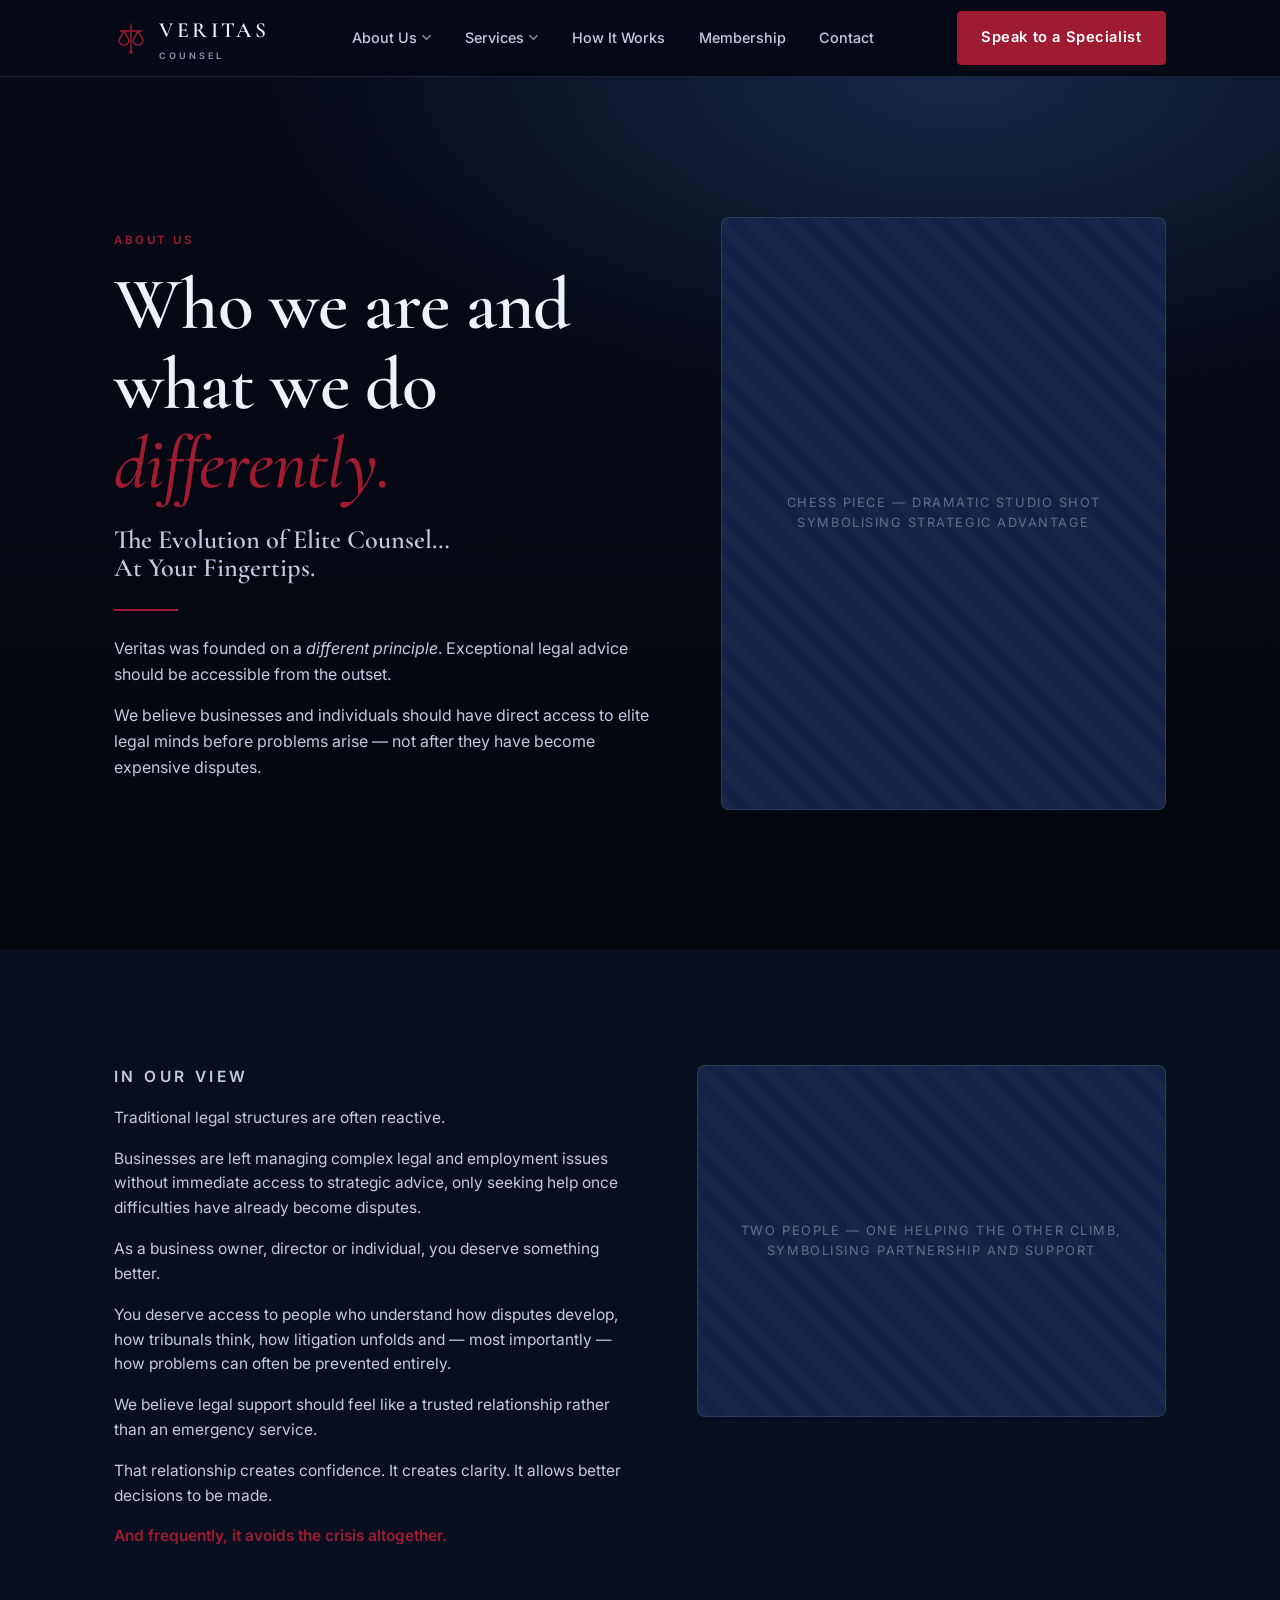
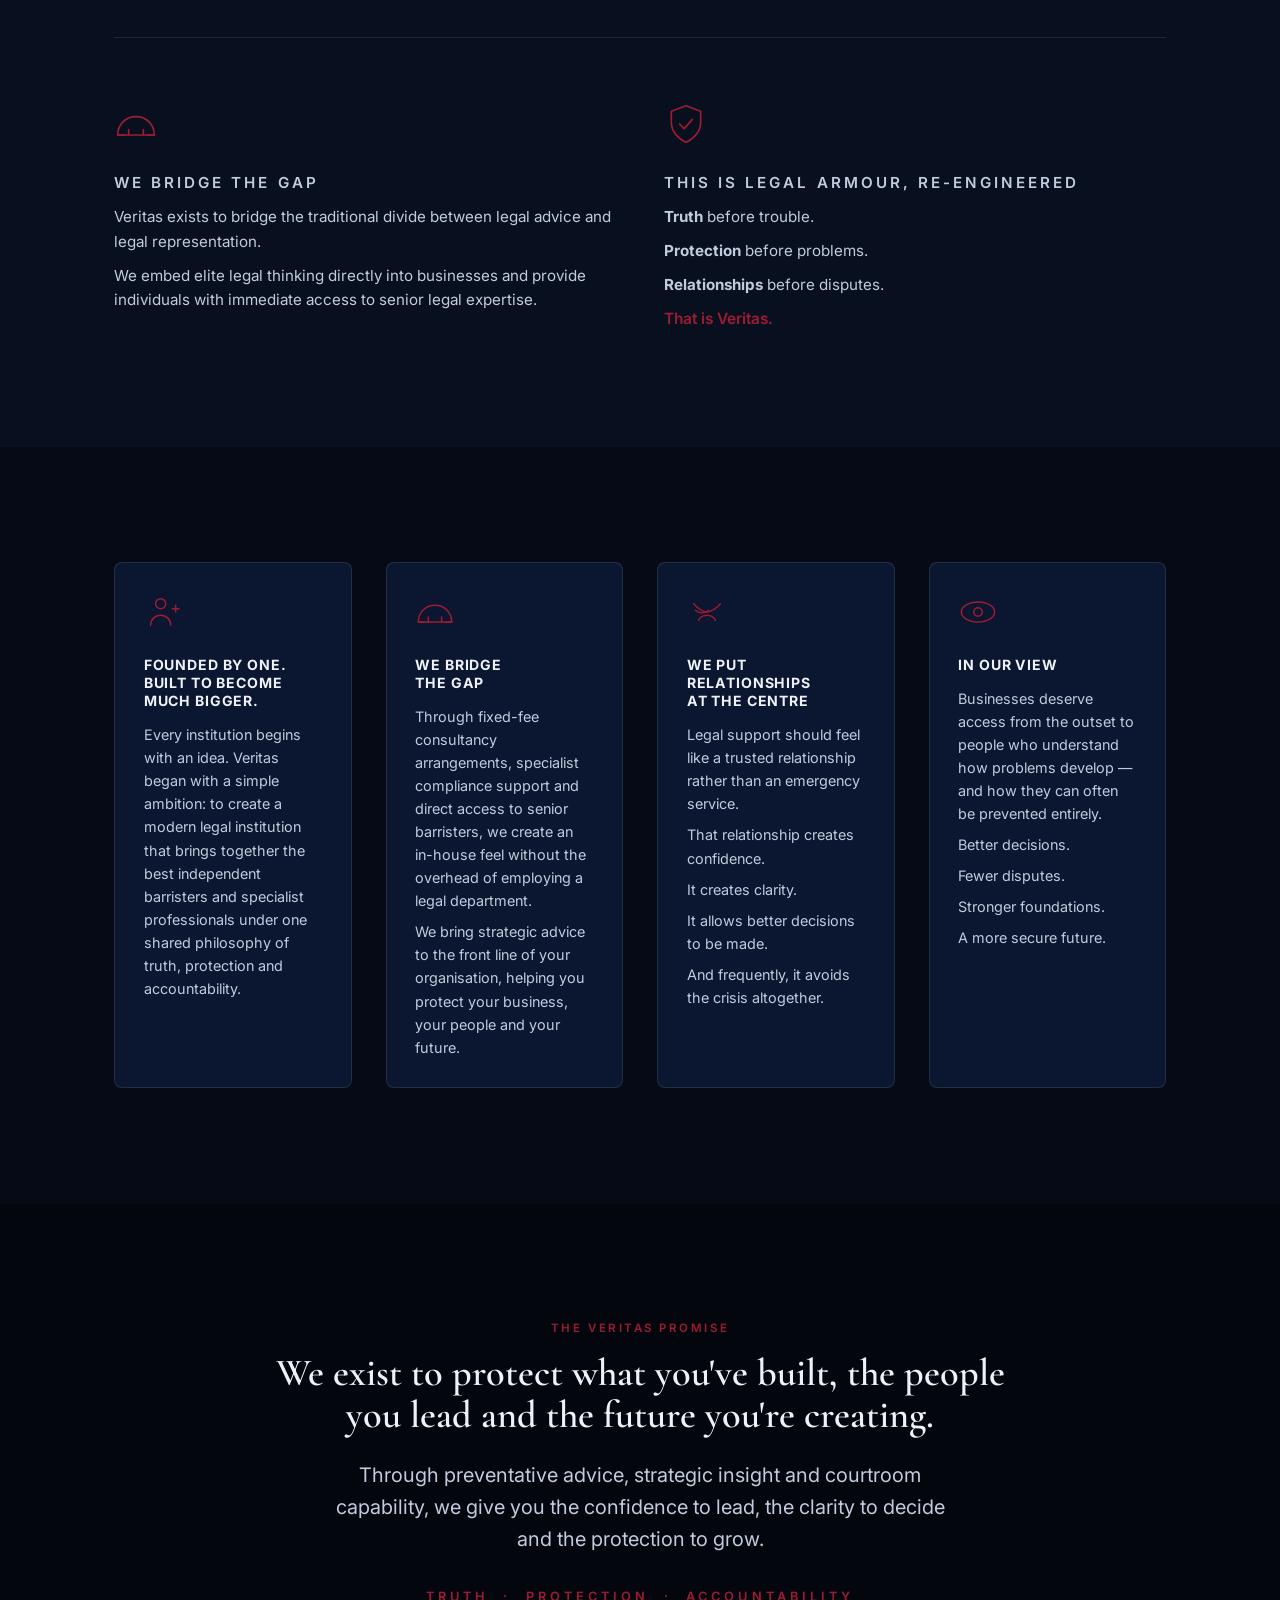
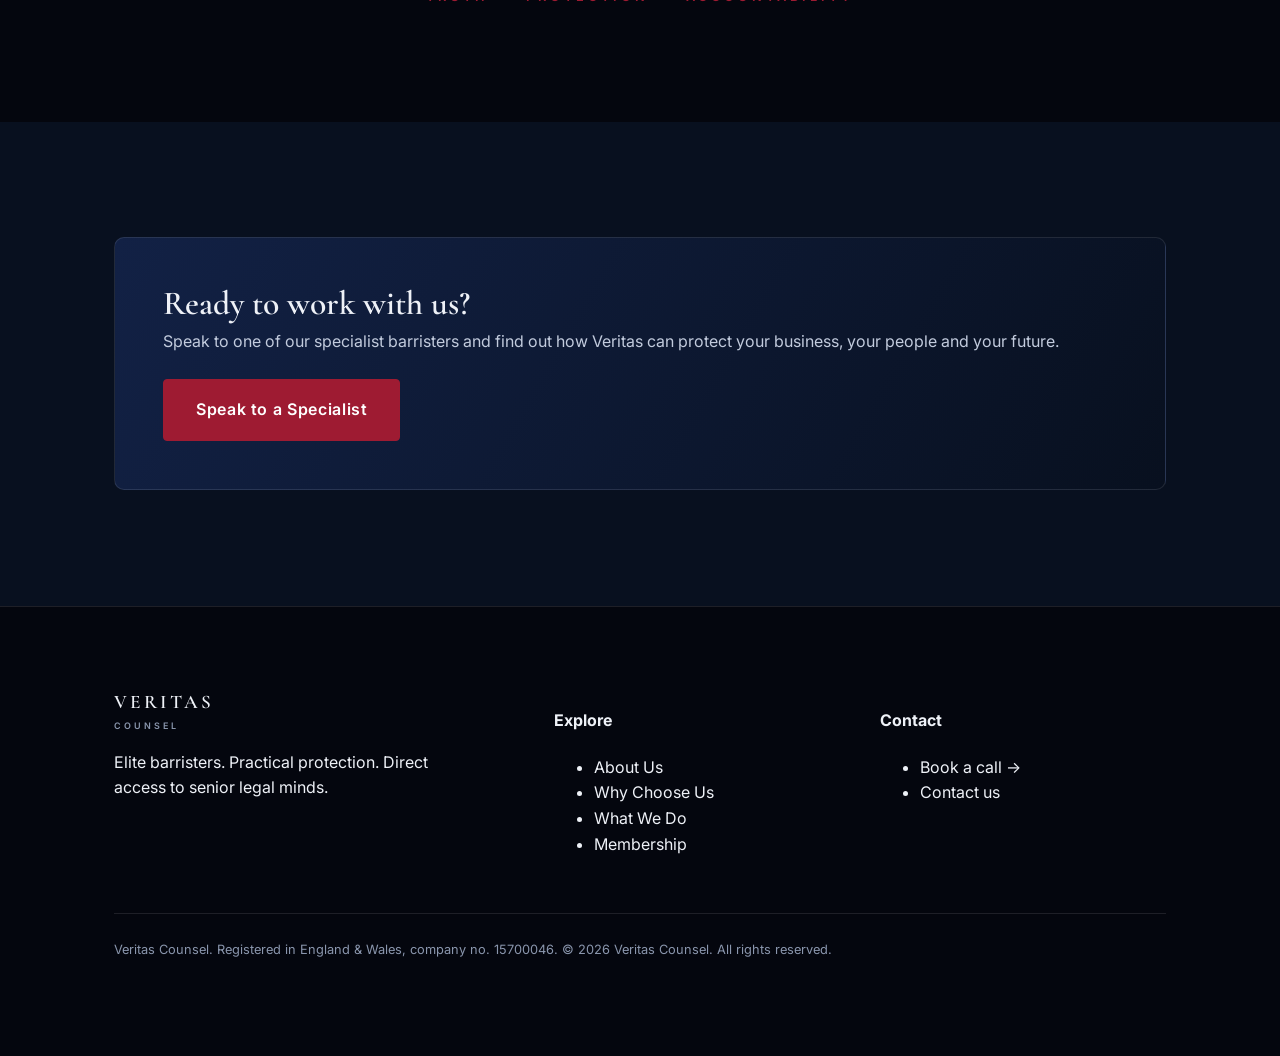
==== about.html @ da13c65a "Veritas Counsel website — initial responsive build (10 pages) Faithful rebuild of the PowerPoint moc" ====
<!DOCTYPE html>
<html lang="en-GB">
<head>
  <meta charset="UTF-8" />
  <meta name="viewport" content="width=device-width, initial-scale=1.0" />
  <title>About Us — Veritas Counsel</title>
  <meta name="description" content="Who we are and what we do differently. Veritas Counsel — elite barristers dedicated to protecting your business, your people and your future." />
  <link rel="preconnect" href="https://fonts.googleapis.com" />
  <link rel="preconnect" href="https://fonts.gstatic.com" crossorigin />
  <link href="https://fonts.googleapis.com/css2?family=Cormorant+Garamond:wght@500;600;700&family=Inter:wght@400;500;600&display=swap" rel="stylesheet" />
  <link rel="stylesheet" href="css/styles.css" />

  <style>
    /* ── About page extras ── */

    /* "differently" italic accent in hero h1 */
    .h1-script {
      font-style: italic;
      color: var(--accent);
      font-weight: 500;
    }

    /* Hero override for about page — taller, darker */
    .about-hero {
      background:
        radial-gradient(100% 70% at 75% 0%, rgba(42,67,119,.5), transparent 55%),
        linear-gradient(180deg, var(--navy-900), var(--navy-950));
      padding-block: clamp(64px, 11vw, 140px);
      overflow: hidden;
    }
    .about-hero .container {
      display: grid;
      grid-template-columns: 1.1fr 0.9fr;
      gap: clamp(28px, 5vw, 64px);
      align-items: center;
    }
    .about-hero h2 {
      font-size: clamp(1.25rem, 2.4vw, 1.65rem);
      color: var(--text-soft);
      font-weight: 600;
      margin: 1.4rem 0 1.2rem;
    }

    /* "In Our View" split section */
    .in-our-view {
      display: grid;
      grid-template-columns: 1.05fr 0.95fr;
      gap: clamp(28px, 5vw, 72px);
      align-items: start;
    }
    .in-our-view__text p {
      color: var(--text-soft);
      margin-bottom: 1rem;
      font-size: 0.97rem;
    }
    .in-our-view__text .crisis-line {
      color: var(--accent);
      font-weight: 600;
      font-size: 0.97rem;
    }

    /* Bridge + Armour 2-up panels */
    .pillars {
      display: grid;
      grid-template-columns: 1fr 1fr;
      gap: clamp(24px, 4vw, 48px);
      margin-top: clamp(40px, 6vw, 72px);
      padding-top: clamp(40px, 6vw, 64px);
      border-top: 1px solid var(--line);
    }
    .pillar__label {
      font-family: var(--ff-sans);
      text-transform: uppercase;
      letter-spacing: 0.2em;
      font-size: 0.72rem;
      font-weight: 600;
      color: var(--accent);
      margin: 0 0 0.8rem;
    }
    .pillar__icon {
      width: 44px;
      height: 44px;
      color: var(--accent);
      margin-bottom: 1.1rem;
    }
    .pillar p {
      color: var(--text-soft);
      font-size: 0.95rem;
      margin-bottom: 0.6rem;
    }
    .pillar p:last-child { margin-bottom: 0; }
    .pillar .that-is-veritas {
      color: var(--accent);
      font-weight: 600;
      font-size: 0.97rem;
    }

    /* Feature cards row */
    .about-features .card {
      padding: clamp(1.2rem, 2.5vw, 1.8rem);
    }
    .about-features .card__label {
      font-family: var(--ff-sans);
      text-transform: uppercase;
      letter-spacing: 0.18em;
      font-size: 0.68rem;
      font-weight: 600;
      color: var(--accent);
      margin: 0 0 0.6rem;
    }
    .about-features .card h3 {
      font-family: var(--ff-sans);
      font-size: 0.88rem;
      letter-spacing: 0.06em;
      text-transform: uppercase;
      font-weight: 700;
      line-height: 1.3;
      margin-bottom: 0.8rem;
    }
    .about-features .card p {
      color: var(--text-soft);
      font-size: 0.9rem;
      margin-bottom: 0.5rem;
    }
    .about-features .card p:last-child { margin-bottom: 0; }
    .card__icon-wrap {
      width: 40px;
      height: 40px;
      color: var(--accent);
      margin-bottom: 1rem;
    }

    /* Veritas Promise section */
    .promise-inner {
      max-width: 760px;
      margin-inline: auto;
      text-align: center;
    }
    .promise-inner h2 {
      font-size: clamp(1.7rem, 3.5vw, 2.4rem);
      margin-bottom: 1.4rem;
    }
    .promise-inner .lead {
      max-width: 640px;
      margin-inline: auto;
      margin-bottom: 2rem;
    }
    .promise-tagline {
      font-family: var(--ff-sans);
      text-transform: uppercase;
      letter-spacing: 0.32em;
      font-size: 0.8rem;
      font-weight: 600;
      color: var(--accent);
      margin: 0;
    }

    /* Responsive */
    @media (max-width: 820px) {
      .about-hero .container { grid-template-columns: 1fr; }
      .about-hero .img-ph { order: -1; }
      .in-our-view { grid-template-columns: 1fr; }
      .pillars { grid-template-columns: 1fr; }
    }
    @media (max-width: 560px) {
      .about-features.grid--4 { grid-template-columns: 1fr; }
    }
  </style>
</head>
<body>

  <!-- ===================== HEADER ===================== -->
  <header class="site-header">
    <div class="container">
      <nav class="nav" id="nav">
        <a class="brand" href="index.html" aria-label="Veritas Counsel home">
          <svg class="brand__mark" viewBox="0 0 48 48" fill="none" xmlns="http://www.w3.org/2000/svg" aria-hidden="true">
            <path d="M24 4v40M9 14h30M14 14l-7 13a7 7 0 0014 0L14 14zM34 14l-7 13a7 7 0 0014 0L34 14z" stroke="#9e1b32" stroke-width="2" stroke-linecap="round" stroke-linejoin="round"/>
            <circle cx="24" cy="44" r="2.4" fill="#9e1b32"/>
          </svg>
          <span class="brand__name">VERITAS<small>COUNSEL</small></span>
        </a>

        <button class="nav__toggle" aria-label="Menu" aria-expanded="false">
          <span></span><span></span><span></span>
        </button>

        <ul class="nav__menu">
          <li class="has-dropdown">
            <a class="nav__link" href="about.html">About Us
              <svg class="caret" viewBox="0 0 10 6" fill="none"><path d="M1 1l4 4 4-4" stroke="currentColor" stroke-width="1.5" stroke-linecap="round"/></svg>
            </a>
            <ul class="dropdown">
              <li><a href="why-choose-us.html">Why Choose Us</a></li>
              <li><a href="what-we-do.html">What We Do</a></li>
            </ul>
          </li>
          <li class="has-dropdown">
            <a class="nav__link" href="what-we-do.html">Services
              <svg class="caret" viewBox="0 0 10 6" fill="none"><path d="M1 1l4 4 4-4" stroke="currentColor" stroke-width="1.5" stroke-linecap="round"/></svg>
            </a>
            <ul class="dropdown">
              <li><a href="corporate-protection.html">Corporate Protection Programme™</a></li>
              <li><a href="corporate-debt-recovery.html">Corporate Debt Recovery Programme™</a></li>
              <li><a href="lifetime-planning.html">Corporate Lifetime Planning Programme™</a></li>
              <li><a href="what-we-do.html">Corporate Training Programme™</a></li>
            </ul>
          </li>
          <li><a class="nav__link" href="how-it-works.html">How It Works</a></li>
          <li><a class="nav__link" href="membership.html">Membership</a></li>
          <li><a class="nav__link" href="contact.html">Contact</a></li>
        </ul>

        <div class="nav__cta">
          <a class="btn btn--primary" data-calendly href="contact.html">Speak to a Specialist</a>
        </div>
      </nav>
    </div>
  </header>

  <!-- ===================== MAIN ===================== -->
  <main>

    <!-- ── HERO ── -->
    <section class="about-hero">
      <div class="container">
        <div class="about-hero__content">
          <p class="eyebrow">About Us</p>
          <h1>Who we are and what we do <em class="h1-script">differently.</em></h1>
          <h2>The Evolution of Elite Counsel…<br>At Your Fingertips.</h2>
          <hr class="rule" />
          <div class="prose">
            <p>Veritas was founded on a <em>different principle</em>. Exceptional legal advice should be accessible from the outset.</p>
            <p>We believe businesses and individuals should have direct access to elite legal minds before problems arise — not after they have become expensive disputes.</p>
          </div>
        </div>
        <div class="img-ph" data-ratio="3-4" data-label="Chess piece — dramatic studio shot symbolising strategic advantage"></div>
      </div>
    </section>

    <!-- ── IN OUR VIEW ── -->
    <section class="section section--alt">
      <div class="container">

        <div class="in-our-view">
          <!-- Left: text -->
          <div class="in-our-view__text">
            <p class="eyebrow">In Our View</p>
            <p>Traditional legal structures are often reactive.</p>
            <p>Businesses are left managing complex legal and employment issues without immediate access to strategic advice, only seeking help once difficulties have already become disputes.</p>
            <p>As a business owner, director or individual, you deserve something better.</p>
            <p>You deserve access to people who understand how disputes develop, how tribunals think, how litigation unfolds and — most importantly — how problems can often be prevented entirely.</p>
            <p>We believe legal support should feel like a trusted relationship rather than an emergency service.</p>
            <p>That relationship creates confidence. It creates clarity. It allows better decisions to be made.</p>
            <p class="crisis-line">And frequently, it avoids the crisis altogether.</p>
          </div>

          <!-- Right: image -->
          <div class="img-ph" data-ratio="4-3" data-label="Two people — one helping the other climb, symbolising partnership and support"></div>
        </div>

        <!-- WE BRIDGE THE GAP + THIS IS LEGAL ARMOUR -->
        <div class="pillars">

          <div class="pillar">
            <!-- Bridge icon -->
            <svg class="pillar__icon" viewBox="0 0 48 48" fill="none" stroke="currentColor" stroke-width="1.8" stroke-linecap="round" stroke-linejoin="round" aria-hidden="true">
              <path d="M4 36c0-11 8-20 20-20s20 9 20 20"/>
              <path d="M4 36h8M36 36h8M16 36v-6M32 36v-6"/>
              <line x1="4" y1="36" x2="44" y2="36"/>
            </svg>
            <p class="pillar__label">We Bridge the Gap</p>
            <p>Veritas exists to bridge the traditional divide between legal advice and legal representation.</p>
            <p>We embed elite legal thinking directly into businesses and provide individuals with immediate access to senior legal expertise.</p>
          </div>

          <div class="pillar">
            <!-- Shield icon -->
            <svg class="pillar__icon" viewBox="0 0 48 48" fill="none" stroke="currentColor" stroke-width="1.8" stroke-linecap="round" stroke-linejoin="round" aria-hidden="true">
              <path d="M24 4l16 6v12c0 10-7 18-16 22C15 40 8 32 8 22V10L24 4z"/>
              <polyline points="17 24 22 29 31 19"/>
            </svg>
            <p class="pillar__label">This Is Legal Armour, Re-engineered</p>
            <p><strong>Truth</strong> before trouble.</p>
            <p><strong>Protection</strong> before problems.</p>
            <p><strong>Relationships</strong> before disputes.</p>
            <p class="that-is-veritas">That is Veritas.</p>
          </div>

        </div>
      </div>
    </section>

    <!-- ── FOUR PILLARS / FEATURE CARDS ── -->
    <section class="section">
      <div class="container">
        <div class="grid grid--4 about-features">

          <!-- Card 1 -->
          <div class="card">
            <svg class="card__icon-wrap" viewBox="0 0 48 48" fill="none" stroke="currentColor" stroke-width="1.8" stroke-linecap="round" stroke-linejoin="round" aria-hidden="true">
              <circle cx="20" cy="14" r="6"/>
              <path d="M8 40c0-7 5-12 12-12s12 5 12 12"/>
              <path d="M34 20h8M38 16v8"/>
            </svg>
            <h3>Founded by One.<br>Built to Become<br>Much Bigger.</h3>
            <p>Every institution begins with an idea. Veritas began with a simple ambition: to create a modern legal institution that brings together the best independent barristers and specialist professionals under one shared philosophy of truth, protection and accountability.</p>
          </div>

          <!-- Card 2 -->
          <div class="card">
            <svg class="card__icon-wrap" viewBox="0 0 48 48" fill="none" stroke="currentColor" stroke-width="1.8" stroke-linecap="round" stroke-linejoin="round" aria-hidden="true">
              <path d="M4 36c0-11 8-20 20-20s20 9 20 20"/>
              <path d="M4 36h8M36 36h8M16 36v-6M32 36v-6"/>
              <line x1="4" y1="36" x2="44" y2="36"/>
            </svg>
            <h3>We Bridge<br>the Gap</h3>
            <p>Through fixed-fee consultancy arrangements, specialist compliance support and direct access to senior barristers, we create an in-house feel without the overhead of employing a legal department.</p>
            <p>We bring strategic advice to the front line of your organisation, helping you protect your business, your people and your future.</p>
          </div>

          <!-- Card 3 -->
          <div class="card">
            <svg class="card__icon-wrap" viewBox="0 0 48 48" fill="none" stroke="currentColor" stroke-width="1.8" stroke-linecap="round" stroke-linejoin="round" aria-hidden="true">
              <path d="M14 34s2-6 10-6 10 6 10 6"/>
              <path d="M10 22c2 2 5 3 8 3s6-1 8-3"/>
              <path d="M8 14c4 6 12 10 16 10S36 20 40 14"/>
            </svg>
            <h3>We Put Relationships<br>at the Centre</h3>
            <p>Legal support should feel like a trusted relationship rather than an emergency service.</p>
            <p>That relationship creates confidence.</p>
            <p>It creates clarity.</p>
            <p>It allows better decisions to be made.</p>
            <p>And frequently, it avoids the crisis altogether.</p>
          </div>

          <!-- Card 4 -->
          <div class="card">
            <svg class="card__icon-wrap" viewBox="0 0 48 48" fill="none" stroke="currentColor" stroke-width="1.8" stroke-linecap="round" stroke-linejoin="round" aria-hidden="true">
              <ellipse cx="24" cy="24" rx="20" ry="12"/>
              <circle cx="24" cy="24" r="5"/>
            </svg>
            <h3>In Our View</h3>
            <p>Businesses deserve access from the outset to people who understand how problems develop — and how they can often be prevented entirely.</p>
            <p>Better decisions.</p>
            <p>Fewer disputes.</p>
            <p>Stronger foundations.</p>
            <p>A more secure future.</p>
          </div>

        </div>
      </div>
    </section>

    <!-- ── THE VERITAS PROMISE ── -->
    <section class="section section--deep">
      <div class="container">
        <div class="promise-inner">
          <p class="eyebrow">The Veritas Promise</p>
          <h2>We exist to protect what you've built, the people you lead and the future you're creating.</h2>
          <p class="lead">Through preventative advice, strategic insight and courtroom capability, we give you the confidence to lead, the clarity to decide and the protection to grow.</p>
          <p class="promise-tagline">Truth &nbsp;·&nbsp; Protection &nbsp;·&nbsp; Accountability</p>
        </div>
      </div>
    </section>

    <!-- ── CTA BAND ── -->
    <section class="section section--alt">
      <div class="container">
        <div class="cta-band">
          <div>
            <h2>Ready to work with us?</h2>
            <p>Speak to one of our specialist barristers and find out how Veritas can protect your business, your people and your future.</p>
          </div>
          <a class="btn btn--primary btn--lg" data-calendly href="contact.html">Speak to a Specialist</a>
        </div>
      </div>
    </section>

  </main>

  <!-- ===================== FOOTER ===================== -->
  <footer class="site-footer">
    <div class="container">
      <div class="footer__grid">
        <div>
          <span class="brand__name" style="font-size:1.2rem;">VERITAS<small>COUNSEL</small></span>
          <p style="margin-top:1rem; max-width:34ch;">Elite barristers. Practical protection. Direct access to senior legal minds.</p>
        </div>
        <div>
          <h4>Explore</h4>
          <ul>
            <li><a href="about.html">About Us</a></li>
            <li><a href="why-choose-us.html">Why Choose Us</a></li>
            <li><a href="what-we-do.html">What We Do</a></li>
            <li><a href="membership.html">Membership</a></li>
          </ul>
        </div>
        <div>
          <h4>Contact</h4>
          <ul>
            <li><a data-calendly href="contact.html">Book a call →</a></li>
            <li><a href="contact.html">Contact us</a></li>
          </ul>
        </div>
      </div>
      <p class="footer__legal">
        Veritas Counsel. Registered in England &amp; Wales, company no. 15700046.
        © <span id="year">2026</span> Veritas Counsel. All rights reserved.
      </p>
    </div>
  </footer>

  <script src="js/main.js"></script>
</body>
</html>
---- css/styles.css ----
/* ============================================================
   Veritas Counsel — design system
   Dark navy. Off-white. Responsive, mobile-first.
   ============================================================ */

:root {
  /* Navy palette — as dark as possible, layered */
  --navy-950: #04060e;
  --navy-900: #060a16;
  --navy-850: #08101f;
  --navy-800: #0b1730;
  --navy-700: #122145;
  --navy-600: #1b2f5c;
  --navy-500: #2a4377;

  /* Text */
  --text:      #eef1f7;
  --text-soft: #c2cbdd;
  --text-mute: #8a96ad;

  /* Brand crimson (from the mockups) — primary accent */
  --crimson:     #9e1b32;
  --crimson-600: #b3243f;
  --accent:      var(--crimson);
  --accent-soft: #8c2438;
  --line:        rgba(255, 255, 255, 0.10);
  --line-strong: rgba(255, 255, 255, 0.18);

  --maxw: 1180px;
  --gutter: clamp(20px, 5vw, 64px);

  --ff-serif: "Cormorant Garamond", Georgia, "Times New Roman", serif;
  --ff-sans: "Inter", -apple-system, BlinkMacSystemFont, "Segoe UI", Roboto, sans-serif;
}

* { box-sizing: border-box; }

html { scroll-behavior: smooth; }

body {
  margin: 0;
  font-family: var(--ff-sans);
  color: var(--text);
  background: var(--navy-900);
  line-height: 1.6;
  -webkit-font-smoothing: antialiased;
  text-rendering: optimizeLegibility;
}

img { max-width: 100%; display: block; }
a { color: inherit; text-decoration: none; }

h1, h2, h3 { font-family: var(--ff-serif); font-weight: 600; line-height: 1.08; margin: 0; }
h1 { font-size: clamp(2.6rem, 7vw, 4.6rem); letter-spacing: -0.01em; }
h2 { font-size: clamp(2rem, 4.5vw, 3rem); }
h3 { font-size: clamp(1.3rem, 2.4vw, 1.6rem); }
p  { margin: 0 0 1rem; }

.container { width: 100%; max-width: var(--maxw); margin-inline: auto; padding-inline: var(--gutter); }

.eyebrow {
  font-family: var(--ff-sans);
  text-transform: uppercase;
  letter-spacing: 0.22em;
  font-size: 0.72rem;
  font-weight: 600;
  color: var(--accent);
  margin: 0 0 1rem;
}

.lead { font-size: clamp(1.05rem, 1.6vw, 1.25rem); color: var(--text-soft); }

/* Section rhythm */
.section { padding-block: clamp(56px, 9vw, 120px); }
.section--alt { background: var(--navy-850); }
.section--deep { background: var(--navy-950); }

/* ---------- Buttons ---------- */
.btn {
  display: inline-flex; align-items: center; gap: 0.5em;
  font-family: var(--ff-sans); font-weight: 600; font-size: 0.92rem;
  letter-spacing: 0.04em;
  padding: 0.95em 1.6em; border-radius: 4px;
  border: 1px solid transparent; cursor: pointer;
  transition: transform .15s ease, background .2s ease, border-color .2s ease;
}
.btn:hover { transform: translateY(-1px); }
.btn--primary { background: var(--crimson); color: #fff; border-color: var(--crimson); }
.btn--primary:hover { background: var(--crimson-600); border-color: var(--crimson-600); }
.btn--ghost { background: transparent; color: var(--text); border-color: var(--line-strong); }
.btn--ghost:hover { border-color: var(--accent); color: #fff; }
.btn--lg { padding: 1.1em 2em; font-size: 1rem; }

/* ============================================================
   Header / nav
   ============================================================ */
.site-header {
  position: sticky; top: 0; z-index: 100;
  background: rgba(6, 10, 22, 0.82);
  backdrop-filter: blur(12px);
  border-bottom: 1px solid var(--line);
}
.nav {
  display: flex; align-items: center; justify-content: space-between;
  gap: 1.5rem; min-height: 76px;
}
.brand { display: flex; align-items: center; gap: 0.7rem; }
.brand__mark { width: 34px; height: 34px; flex: none; }
.brand__name { font-family: var(--ff-serif); font-size: 1.35rem; letter-spacing: 0.16em; font-weight: 600; }
.brand__name small { display: block; font-family: var(--ff-sans); font-size: 0.56rem; letter-spacing: 0.34em; color: var(--text-mute); margin-top: 2px; }

.nav__menu { display: flex; align-items: center; gap: 0.3rem; list-style: none; margin: 0; padding: 0; }
.nav__link {
  display: inline-flex; align-items: center; gap: 0.35rem;
  padding: 0.6rem 0.9rem; font-size: 0.9rem; font-weight: 500;
  color: var(--text-soft); border-radius: 4px;
}
.nav__link:hover { color: #fff; }

/* Dropdown */
.has-dropdown { position: relative; }
.dropdown {
  position: absolute; top: 100%; left: 0; min-width: 240px;
  background: var(--navy-800); border: 1px solid var(--line);
  border-radius: 6px; padding: 0.5rem; list-style: none; margin: 8px 0 0;
  opacity: 0; visibility: hidden; transform: translateY(6px);
  transition: opacity .18s ease, transform .18s ease, visibility .18s;
  box-shadow: 0 20px 40px rgba(0,0,0,.5);
}
.has-dropdown:hover .dropdown,
.has-dropdown:focus-within .dropdown { opacity: 1; visibility: visible; transform: translateY(0); }
.dropdown a { display: block; padding: 0.6rem 0.8rem; border-radius: 4px; font-size: 0.88rem; color: var(--text-soft); }
.dropdown a:hover { background: var(--navy-700); color: #fff; }
.caret { width: 9px; height: 9px; opacity: .7; }

.nav__cta { display: flex; align-items: center; gap: 0.6rem; }

/* Hamburger */
.nav__toggle {
  display: none; background: none; border: 0; cursor: pointer; padding: 8px;
}
.nav__toggle span { display: block; width: 24px; height: 2px; background: var(--text); margin: 5px 0; transition: .25s; }
.nav.open .nav__toggle span:nth-child(1) { transform: translateY(7px) rotate(45deg); }
.nav.open .nav__toggle span:nth-child(2) { opacity: 0; }
.nav.open .nav__toggle span:nth-child(3) { transform: translateY(-7px) rotate(-45deg); }

/* ============================================================
   Hero
   ============================================================ */
.hero {
  position: relative;
  background:
    radial-gradient(110% 80% at 80% 0%, rgba(42,67,119,.45), transparent 60%),
    linear-gradient(180deg, var(--navy-900), var(--navy-950));
  padding-block: clamp(64px, 12vw, 150px);
  overflow: hidden;
}
.hero__inner { max-width: 760px; }
.hero h1 { margin-bottom: 1.2rem; }
.hero .lead { max-width: 540px; margin-bottom: 2.2rem; }
.rule { width: 64px; height: 2px; background: var(--accent); margin: 1.6rem 0; border: 0; }

/* ============================================================
   Practice areas / feature grid
   ============================================================ */
.grid { display: grid; gap: clamp(20px, 3vw, 34px); }
.grid--4 { grid-template-columns: repeat(4, 1fr); }
.grid--3 { grid-template-columns: repeat(3, 1fr); }
.grid--2 { grid-template-columns: repeat(2, 1fr); }

.feature { text-align: center; padding: 1.4rem 1rem; }
.feature__icon { width: 46px; height: 46px; margin: 0 auto 1rem; color: var(--accent); }
.feature h3 { font-family: var(--ff-sans); font-size: 0.95rem; letter-spacing: 0.08em; text-transform: uppercase; font-weight: 600; }
.feature p { color: var(--text-mute); font-size: 0.92rem; }

.card {
  background: var(--navy-800); border: 1px solid var(--line);
  border-radius: 8px; padding: clamp(1.4rem, 3vw, 2.2rem);
  transition: border-color .2s ease, transform .2s ease;
}
.card:hover { border-color: var(--accent-soft); transform: translateY(-3px); }
.card__icon { width: 40px; height: 40px; color: var(--accent); margin-bottom: 1rem; }
.card h3 { margin-bottom: 0.6rem; }
.card p { color: var(--text-soft); font-size: 0.95rem; margin: 0; }

.section__head { max-width: 680px; margin-bottom: clamp(32px, 5vw, 56px); }
.section__head.center { margin-inline: auto; text-align: center; }

/* Numbered value rows */
.vlist { display: grid; gap: 1.6rem; counter-reset: v; }
.vrow { display: grid; grid-template-columns: 56px 1fr; gap: 1.2rem; align-items: start;
  padding-bottom: 1.6rem; border-bottom: 1px solid var(--line); }
.vrow:last-child { border-bottom: 0; }
.vrow__num { font-family: var(--ff-serif); font-size: 2rem; color: var(--accent-soft); line-height: 1; }
.vrow h3 { margin-bottom: 0.4rem; }
.vrow p { color: var(--text-soft); margin: 0; }

/* CTA band */
.cta-band {
  background: linear-gradient(120deg, var(--navy-700), var(--navy-850));
  border: 1px solid var(--line); border-radius: 10px;
  padding: clamp(1.8rem, 4vw, 3rem);
  display: flex; flex-wrap: wrap; align-items: center; justify-content: space-between; gap: 1.5rem;
}
.cta-band h2 { font-size: clamp(1.5rem, 3vw, 2.1rem); }
.cta-band p { color: var(--text-soft); margin: 0.4rem 0 0; }

/* ============================================================
   Footer
   ============================================================ */
.site-footer { background: var(--navy-950); border-top: 1px solid var(--line); padding-block: clamp(48px, 7vw, 80px); }
.footer__grid { display: grid; grid-template-columns: 1.4fr 1fr 1fr; gap: 2.5rem; }
.footer h4 { font-family: var(--ff-sans); text-transform: uppercase; letter-spacing: 0.14em; font-size: 0.72rem; color: var(--text-mute); margin: 0 0 1rem; }
.footer a, .footer p { color: var(--text-soft); font-size: 0.92rem; }
.footer ul { list-style: none; margin: 0; padding: 0; display: grid; gap: 0.5rem; }
.footer a:hover { color: #fff; }
.footer__legal { margin-top: 2.5rem; padding-top: 1.6rem; border-top: 1px solid var(--line); font-size: 0.8rem; color: var(--text-mute); }

/* ============================================================
   Image placeholders (grey boxes until real assets arrive)
   ============================================================ */
.img-ph {
  position: relative;
  width: 100%;
  background:
    repeating-linear-gradient(45deg, rgba(255,255,255,.025) 0 12px, transparent 12px 24px),
    var(--navy-700);
  border: 1px solid var(--line);
  border-radius: 8px;
  display: flex; align-items: center; justify-content: center;
  color: var(--text-mute); font-size: 0.8rem; letter-spacing: 0.12em; text-transform: uppercase;
  min-height: 220px;
}
.img-ph[data-ratio="16-9"]  { aspect-ratio: 16 / 9; }
.img-ph[data-ratio="4-3"]   { aspect-ratio: 4 / 3; }
.img-ph[data-ratio="1-1"]   { aspect-ratio: 1 / 1; }
.img-ph[data-ratio="3-4"]   { aspect-ratio: 3 / 4; }
.img-ph::after { content: attr(data-label); opacity: .65; padding: 1rem; text-align: center; }

/* ============================================================
   Split layouts (text + media)
   ============================================================ */
.split { display: grid; grid-template-columns: 1fr 1fr; gap: clamp(28px, 5vw, 64px); align-items: center; }
.split--media-right { direction: ltr; }
.hero--split .container { display: grid; grid-template-columns: 1.05fr 0.95fr; gap: clamp(28px, 5vw, 64px); align-items: center; }

/* Checklists (ticked service lists) */
.checklist { list-style: none; margin: 0; padding: 0; display: grid; gap: 0.7rem; }
.checklist li { display: grid; grid-template-columns: 22px 1fr; gap: 0.7rem; align-items: start; color: var(--text-soft); font-size: 0.95rem; }
.checklist li::before {
  content: ""; width: 18px; height: 18px; margin-top: 3px; border-radius: 50%;
  background:
    linear-gradient(transparent, transparent),
    var(--navy-600);
  border: 1px solid var(--accent-soft);
  background-image: url("data:image/svg+xml,%3Csvg xmlns='http://www.w3.org/2000/svg' viewBox='0 0 12 12'%3E%3Cpath d='M2.5 6.2l2.2 2.3 4.8-5' stroke='%239e1b32' stroke-width='1.8' fill='none' stroke-linecap='round' stroke-linejoin='round'/%3E%3C/svg%3E");
  background-repeat: no-repeat; background-position: center;
}

/* Process steps (How it works) */
.steps { display: grid; gap: 1.6rem; counter-reset: step; }
.step { display: grid; grid-template-columns: 48px 1fr; gap: 1.2rem; align-items: start; }
.step__num {
  width: 44px; height: 44px; border-radius: 50%; display: grid; place-items: center;
  border: 1px solid var(--accent-soft); color: var(--accent); font-family: var(--ff-serif); font-size: 1.2rem;
}
.step h3 { margin-bottom: 0.3rem; }
.step p { color: var(--text-soft); margin: 0; font-size: 0.95rem; }

/* Pricing card */
.price-card { background: var(--navy-800); border: 1px solid var(--line-strong); border-radius: 10px; padding: clamp(1.6rem, 3vw, 2.4rem); text-align: center; }
.price-card .amount { font-family: var(--ff-serif); font-size: clamp(2.6rem, 6vw, 3.6rem); line-height: 1; }
.price-card .per { color: var(--text-mute); font-size: 0.9rem; }

/* Page hero (interior pages) */
.page-hero { background: linear-gradient(180deg, var(--navy-850), var(--navy-950)); padding-block: clamp(56px, 9vw, 110px); }
.page-hero .lead { max-width: 620px; }

/* prose helper */
.prose p { color: var(--text-soft); max-width: 65ch; }
.prose .accent { color: var(--accent); }

/* ============================================================
   Responsive
   ============================================================ */
@media (max-width: 920px) {
  .grid--4 { grid-template-columns: repeat(2, 1fr); }
  .grid--3 { grid-template-columns: 1fr; }
  .footer__grid { grid-template-columns: 1fr 1fr; }

  .nav__toggle { display: block; }
  .nav__menu, .nav__cta {
    position: fixed; inset: 76px 0 auto 0;
    flex-direction: column; align-items: stretch;
    background: var(--navy-850); border-bottom: 1px solid var(--line);
    padding: 1rem var(--gutter);
    transform: translateY(-120%); transition: transform .3s ease;
    gap: 0.2rem;
  }
  .nav__cta { top: auto; position: static; transform: none; background: none; border: 0; padding-top: 1rem; }
  .nav.open .nav__menu { transform: translateY(0); }
  .nav__menu { z-index: 90; box-shadow: 0 20px 30px rgba(0,0,0,.4); }
  .dropdown { position: static; opacity: 1; visibility: visible; transform: none; box-shadow: none; background: var(--navy-800); margin: 4px 0 4px 1rem; }
  .nav__link { padding: 0.85rem 0.5rem; font-size: 1rem; }
}

@media (max-width: 820px) {
  .split, .hero--split .container { grid-template-columns: 1fr; }
  .hero--split .img-ph { order: -1; }
}

@media (max-width: 560px) {
  .grid--4, .grid--2 { grid-template-columns: 1fr; }
  .footer__grid { grid-template-columns: 1fr; }
  .cta-band { flex-direction: column; align-items: flex-start; }
  .vrow { grid-template-columns: 1fr; gap: 0.4rem; }
  .step { grid-template-columns: 40px 1fr; }
}
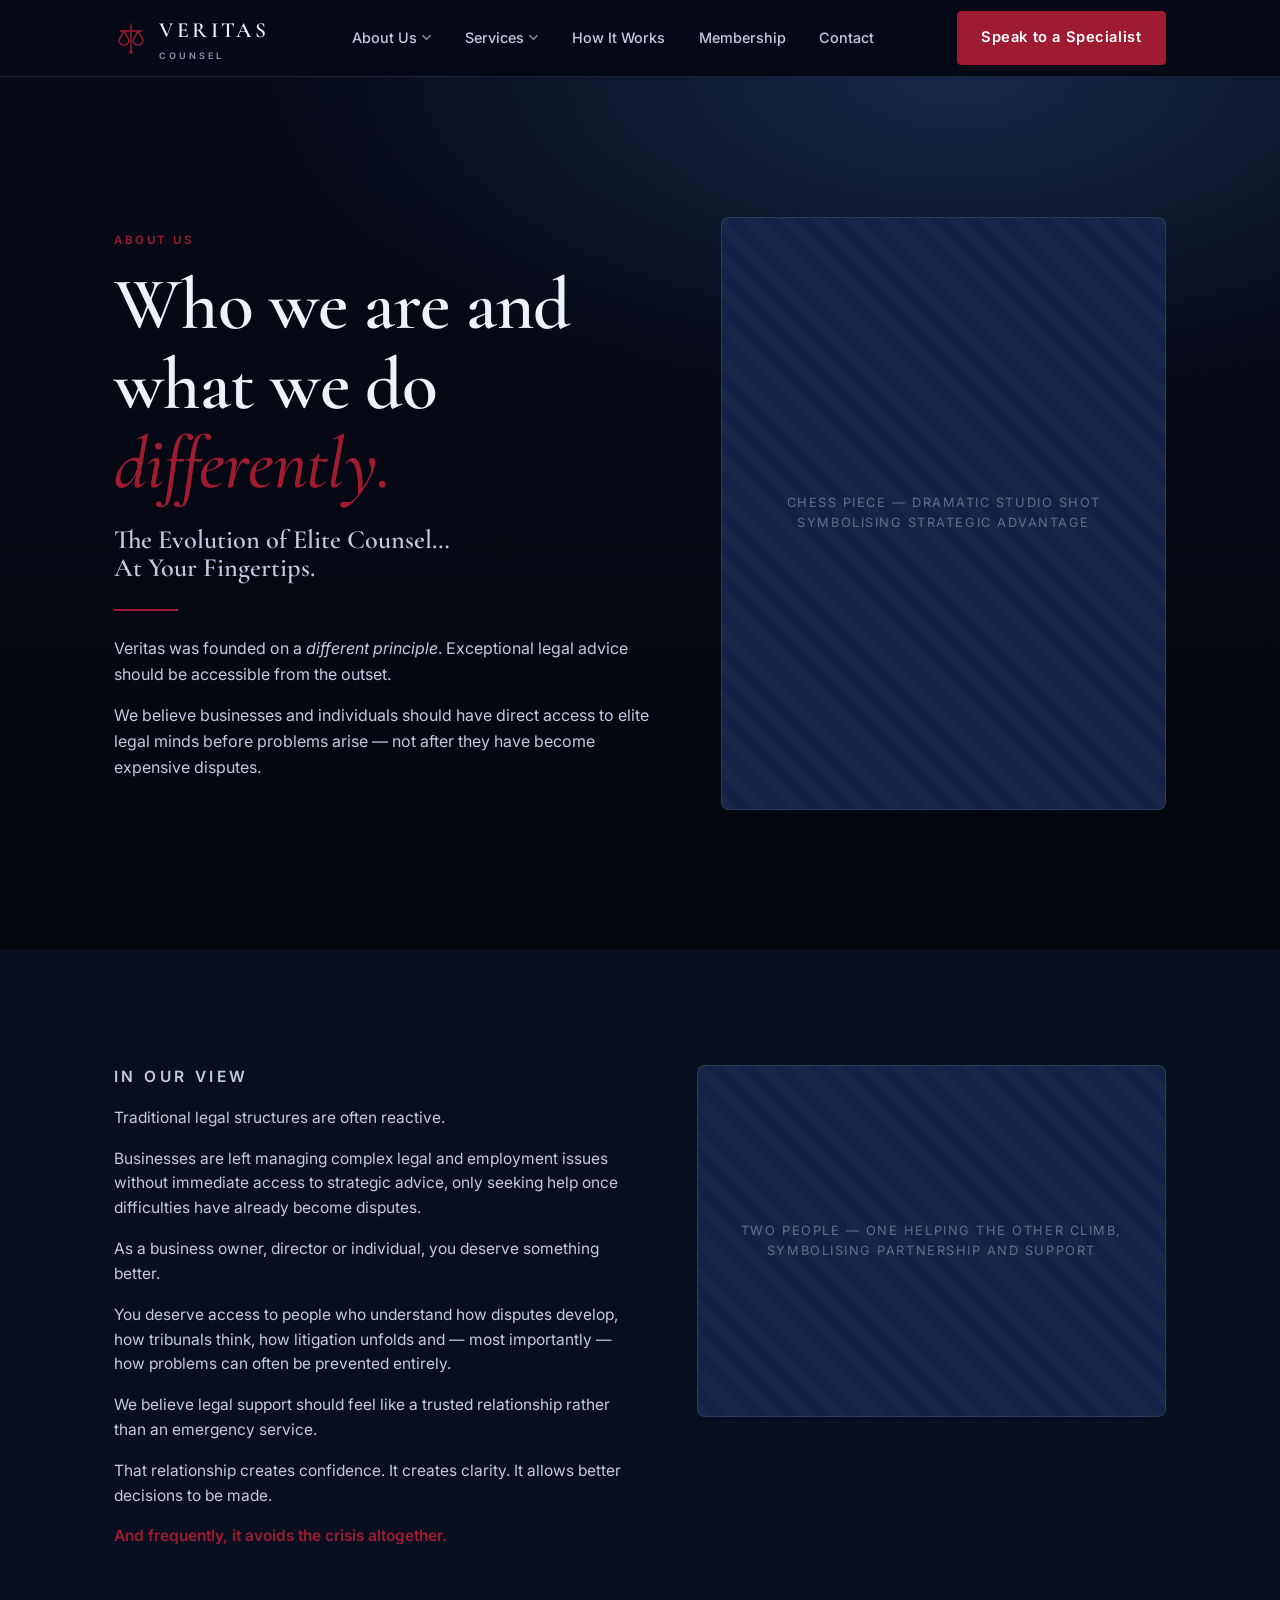
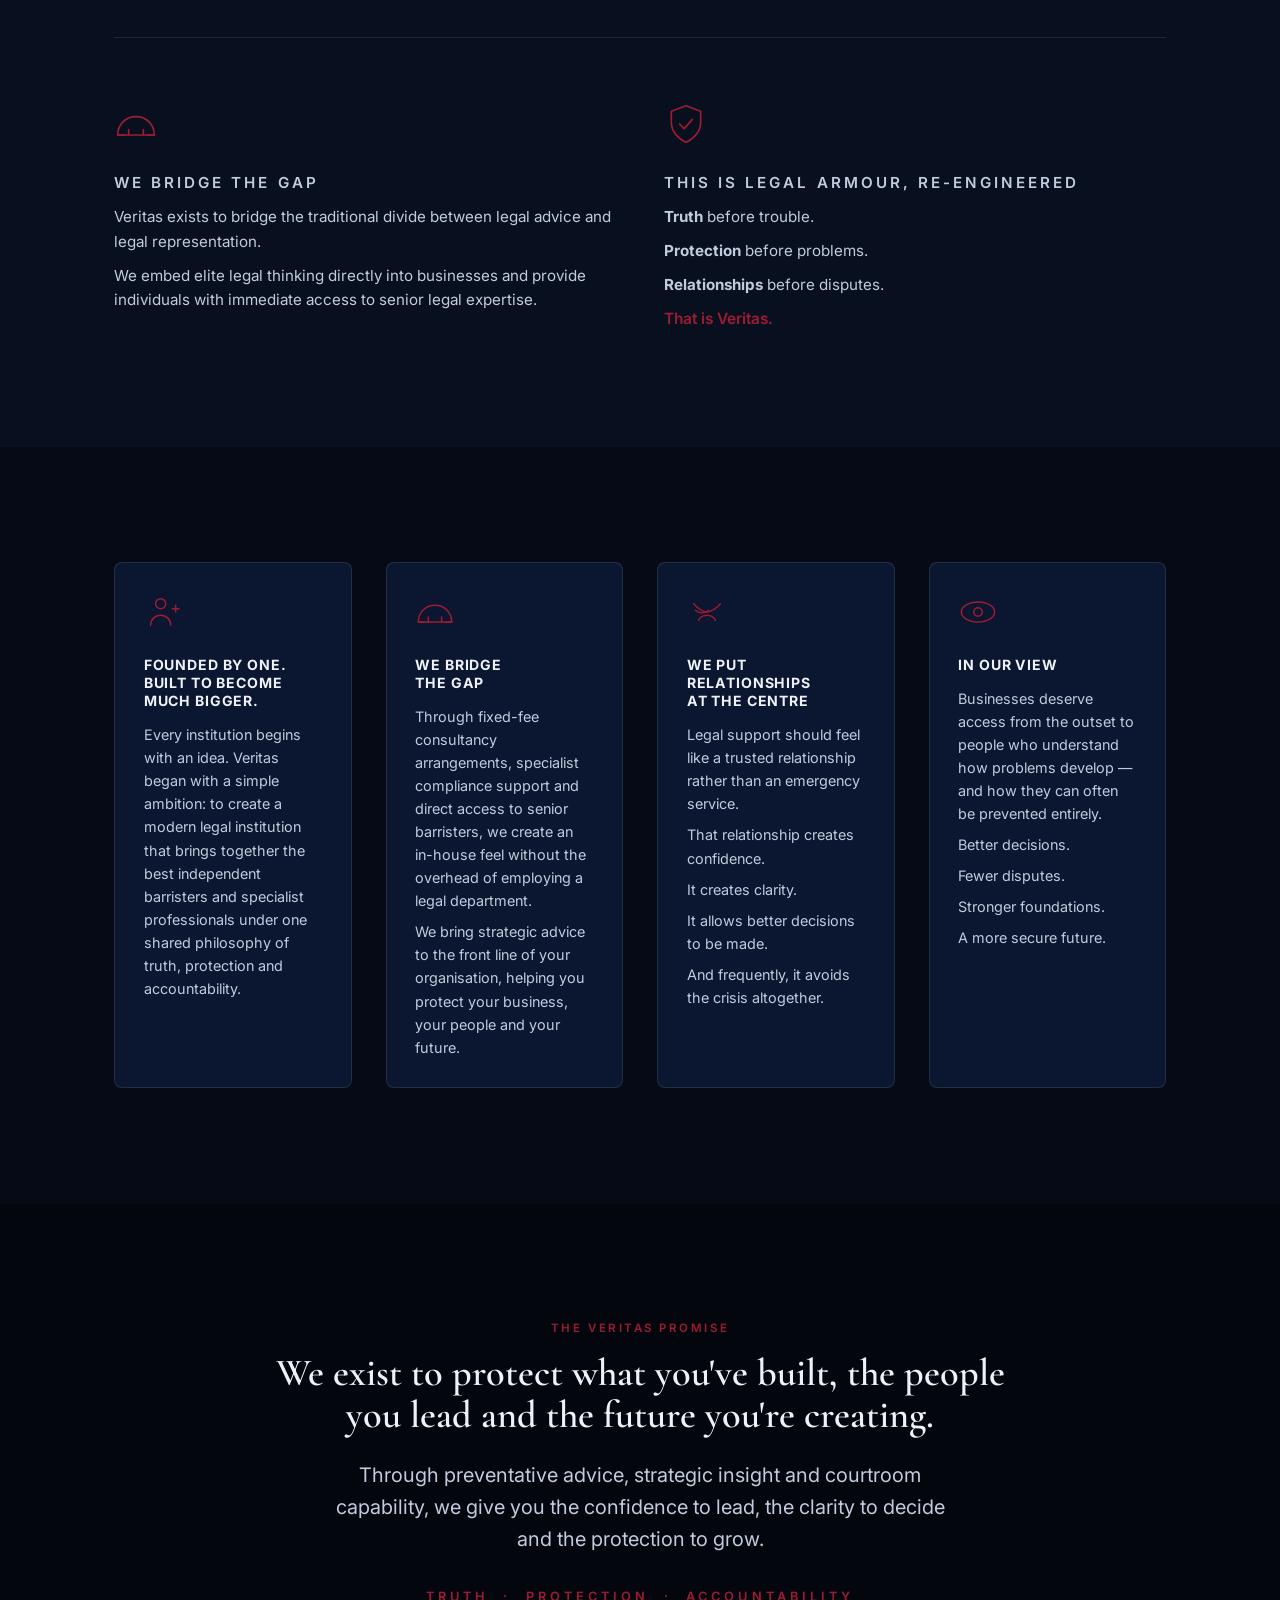
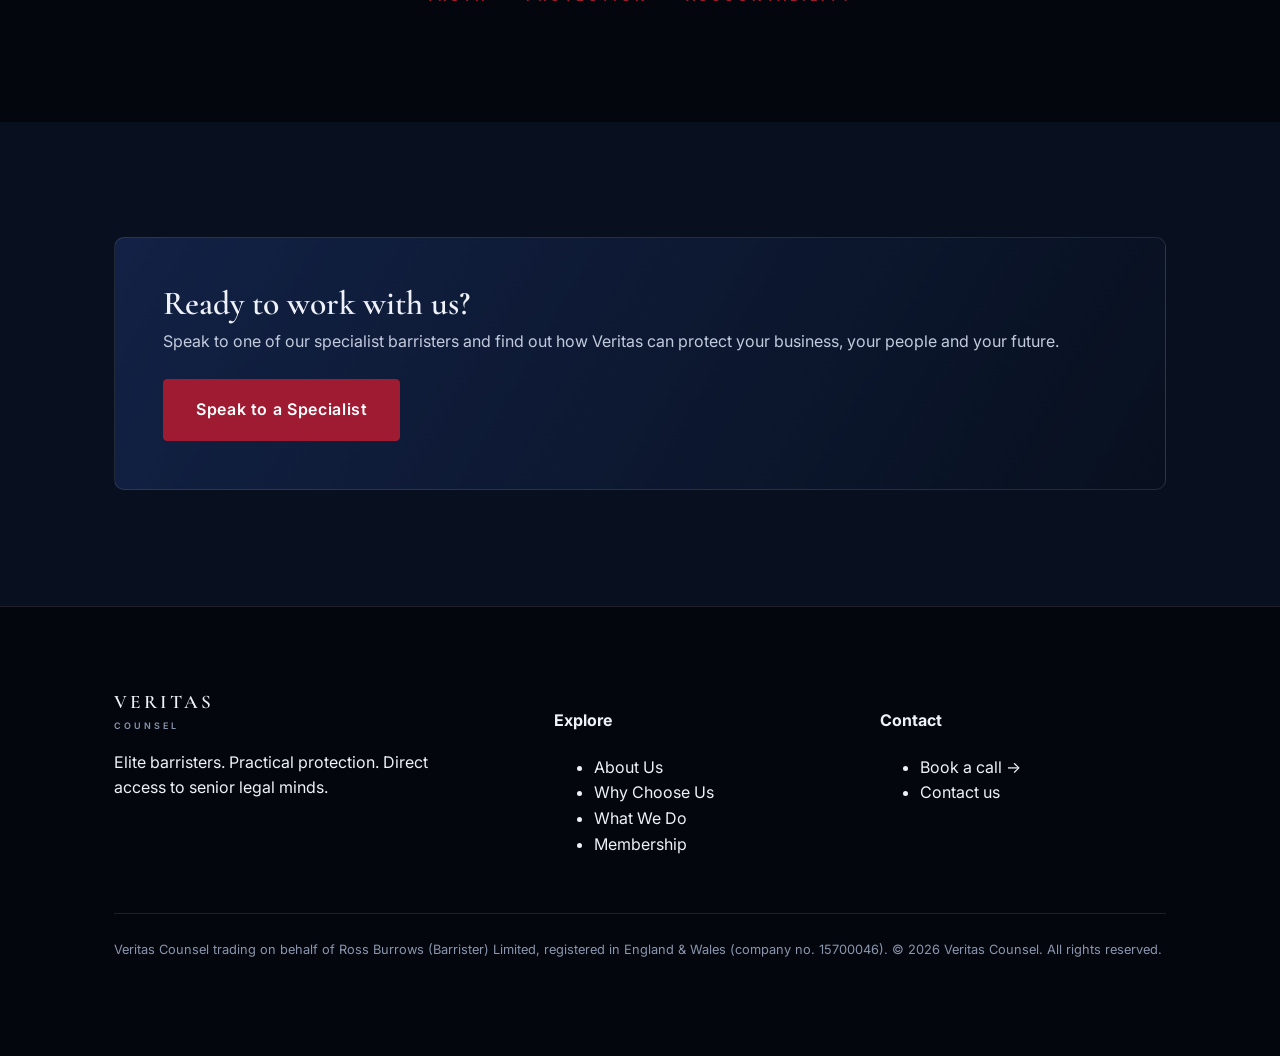
==== commit 15f46a06: "Footer: state Veritas Counsel trades on behalf of Ross Burrows (Barrister) Limited (no. 15700046) Co" ====
--- a/about.html
+++ b/about.html
@@ -191,6 +191,7 @@
               <svg class="caret" viewBox="0 0 10 6" fill="none"><path d="M1 1l4 4 4-4" stroke="currentColor" stroke-width="1.5" stroke-linecap="round"/></svg>
             </a>
             <ul class="dropdown">
+              <li><a href="about.html">Overview</a></li>
               <li><a href="why-choose-us.html">Why Choose Us</a></li>
               <li><a href="what-we-do.html">What We Do</a></li>
             </ul>
@@ -200,6 +201,7 @@
               <svg class="caret" viewBox="0 0 10 6" fill="none"><path d="M1 1l4 4 4-4" stroke="currentColor" stroke-width="1.5" stroke-linecap="round"/></svg>
             </a>
             <ul class="dropdown">
+              <li><a href="what-we-do.html">Overview</a></li>
               <li><a href="corporate-protection.html">Corporate Protection Programme™</a></li>
               <li><a href="corporate-debt-recovery.html">Corporate Debt Recovery Programme™</a></li>
               <li><a href="lifetime-planning.html">Corporate Lifetime Planning Programme™</a></li>
@@ -212,7 +214,10 @@
         </ul>
 
         <div class="nav__cta">
-          <a class="btn btn--primary" data-calendly href="contact.html">Speak to a Specialist</a>
+          <a class="btn btn--primary nav__speak" data-calendly href="contact.html" aria-label="Speak to a specialist">
+            <svg class="nav__speak-icon" viewBox="0 0 24 24" fill="none" stroke="currentColor" stroke-width="2" stroke-linecap="round" stroke-linejoin="round" aria-hidden="true"><path d="M21 11.5a8.38 8.38 0 0 1-8.5 8.5 9.4 9.4 0 0 1-4-.9L3 20l1.4-4.5A8.38 8.38 0 0 1 3.5 11 8.5 8.5 0 0 1 12 2.5a8.38 8.38 0 0 1 8.5 8.5z"/></svg>
+            <span class="nav__speak-text">Speak to a Specialist</span>
+          </a>
         </div>
       </nav>
     </div>
@@ -405,7 +410,7 @@
         </div>
       </div>
       <p class="footer__legal">
-        Veritas Counsel. Registered in England &amp; Wales, company no. 15700046.
+        Veritas Counsel trading on behalf of Ross Burrows (Barrister) Limited, registered in England &amp; Wales (company no. 15700046).
         © <span id="year">2026</span> Veritas Counsel. All rights reserved.
       </p>
     </div>
--- a/css/styles.css
+++ b/css/styles.css
@@ -131,9 +131,11 @@
 .has-dropdown:focus-within .dropdown { opacity: 1; visibility: visible; transform: translateY(0); }
 .dropdown a { display: block; padding: 0.6rem 0.8rem; border-radius: 4px; font-size: 0.88rem; color: var(--text-soft); }
 .dropdown a:hover { background: var(--navy-700); color: #fff; }
-.caret { width: 9px; height: 9px; opacity: .7; }
+.caret { width: 9px; height: 9px; opacity: .7; transition: transform .25s ease; }
 
 .nav__cta { display: flex; align-items: center; gap: 0.6rem; }
+.nav__speak-icon { display: none; width: 20px; height: 20px; }
+.nav__drawer-cta { display: none; }
 
 /* Hamburger */
 .nav__toggle {
@@ -289,19 +291,57 @@
   .footer__grid { grid-template-columns: 1fr 1fr; }
 
   .nav__toggle { display: block; }
-  .nav__menu, .nav__cta {
-    position: fixed; inset: 76px 0 auto 0;
-    flex-direction: column; align-items: stretch;
-    background: var(--navy-850); border-bottom: 1px solid var(--line);
-    padding: 1rem var(--gutter);
-    transform: translateY(-120%); transition: transform .3s ease;
-    gap: 0.2rem;
+
+  /* backdrop-filter creates a containing block for fixed children, which would
+     trap the drawer inside the header — drop it on mobile, use a solid bg. */
+  .site-header { background: var(--navy-900); backdrop-filter: none; -webkit-backdrop-filter: none; }
+
+  /* ---- Full-height drawer (sits below the sticky header) ---- */
+  .nav__menu {
+    position: fixed; inset: 76px 0 0 0; z-index: 90;
+    flex-direction: column; align-items: stretch; justify-content: flex-start;
+    gap: 0;
+    background: var(--navy-950);
+    padding: 1.75rem var(--gutter) calc(2rem + env(safe-area-inset-bottom, 0px));
+    overflow-y: auto; -webkit-overflow-scrolling: touch;
+    opacity: 0; visibility: hidden; transform: translateY(-6px);
+    transition: opacity .25s ease, transform .25s ease, visibility .25s;
   }
-  .nav__cta { top: auto; position: static; transform: none; background: none; border: 0; padding-top: 1rem; }
-  .nav.open .nav__menu { transform: translateY(0); }
-  .nav__menu { z-index: 90; box-shadow: 0 20px 30px rgba(0,0,0,.4); }
-  .dropdown { position: static; opacity: 1; visibility: visible; transform: none; box-shadow: none; background: var(--navy-800); margin: 4px 0 4px 1rem; }
-  .nav__link { padding: 0.85rem 0.5rem; font-size: 1rem; }
+  .nav.open .nav__menu { opacity: 1; visibility: visible; transform: none; }
+
+  /* Keep the message-icon CTA + hamburger in the top bar */
+  .brand { margin-right: auto; }
+  .nav__cta { position: static; transform: none; background: none; border: 0; padding: 0; order: 2; }
+  .nav__toggle { order: 3; margin-left: 0.4rem; }
+  .nav__speak { padding: 0.55rem; border-radius: 50%; line-height: 0; }
+  .nav__speak .nav__speak-text { display: none; }
+  .nav__speak .nav__speak-icon { display: block; }
+
+  /* Top-level rows: elegant, full-width, divided */
+  .nav__menu > li { border-bottom: 1px solid var(--line); }
+  .nav__link {
+    display: flex; align-items: center; justify-content: space-between;
+    width: 100%; padding: 1.15rem 0.25rem;
+    font-family: var(--ff-serif); font-size: 1.4rem; font-weight: 600;
+    color: var(--text); border-radius: 0;
+  }
+  .nav__link .caret { width: 14px; height: 14px; opacity: .85; }
+
+  /* Accordion submenus — collapsed by default, expand on tap */
+  .dropdown {
+    position: static; opacity: 1; visibility: visible; transform: none;
+    box-shadow: none; background: none; border: 0; border-radius: 0; margin: 0;
+    padding: 0 0 0 0.25rem; max-height: 0; overflow: hidden;
+    transition: max-height .3s ease;
+  }
+  .has-dropdown.open .dropdown { max-height: 460px; }
+  .has-dropdown.open > .nav__link .caret { transform: rotate(180deg); }
+  .dropdown a { padding: 0.7rem 0.25rem; font-size: 1rem; color: var(--text-soft); }
+  .dropdown li:last-child a { padding-bottom: 1.1rem; }
+
+  /* Full-width CTA at the foot of the drawer (injected by main.js) */
+  .nav__drawer-cta { display: block; margin-top: 1.8rem; }
+  .nav__drawer-cta .btn { width: 100%; justify-content: center; }
 }
 
 @media (max-width: 820px) {
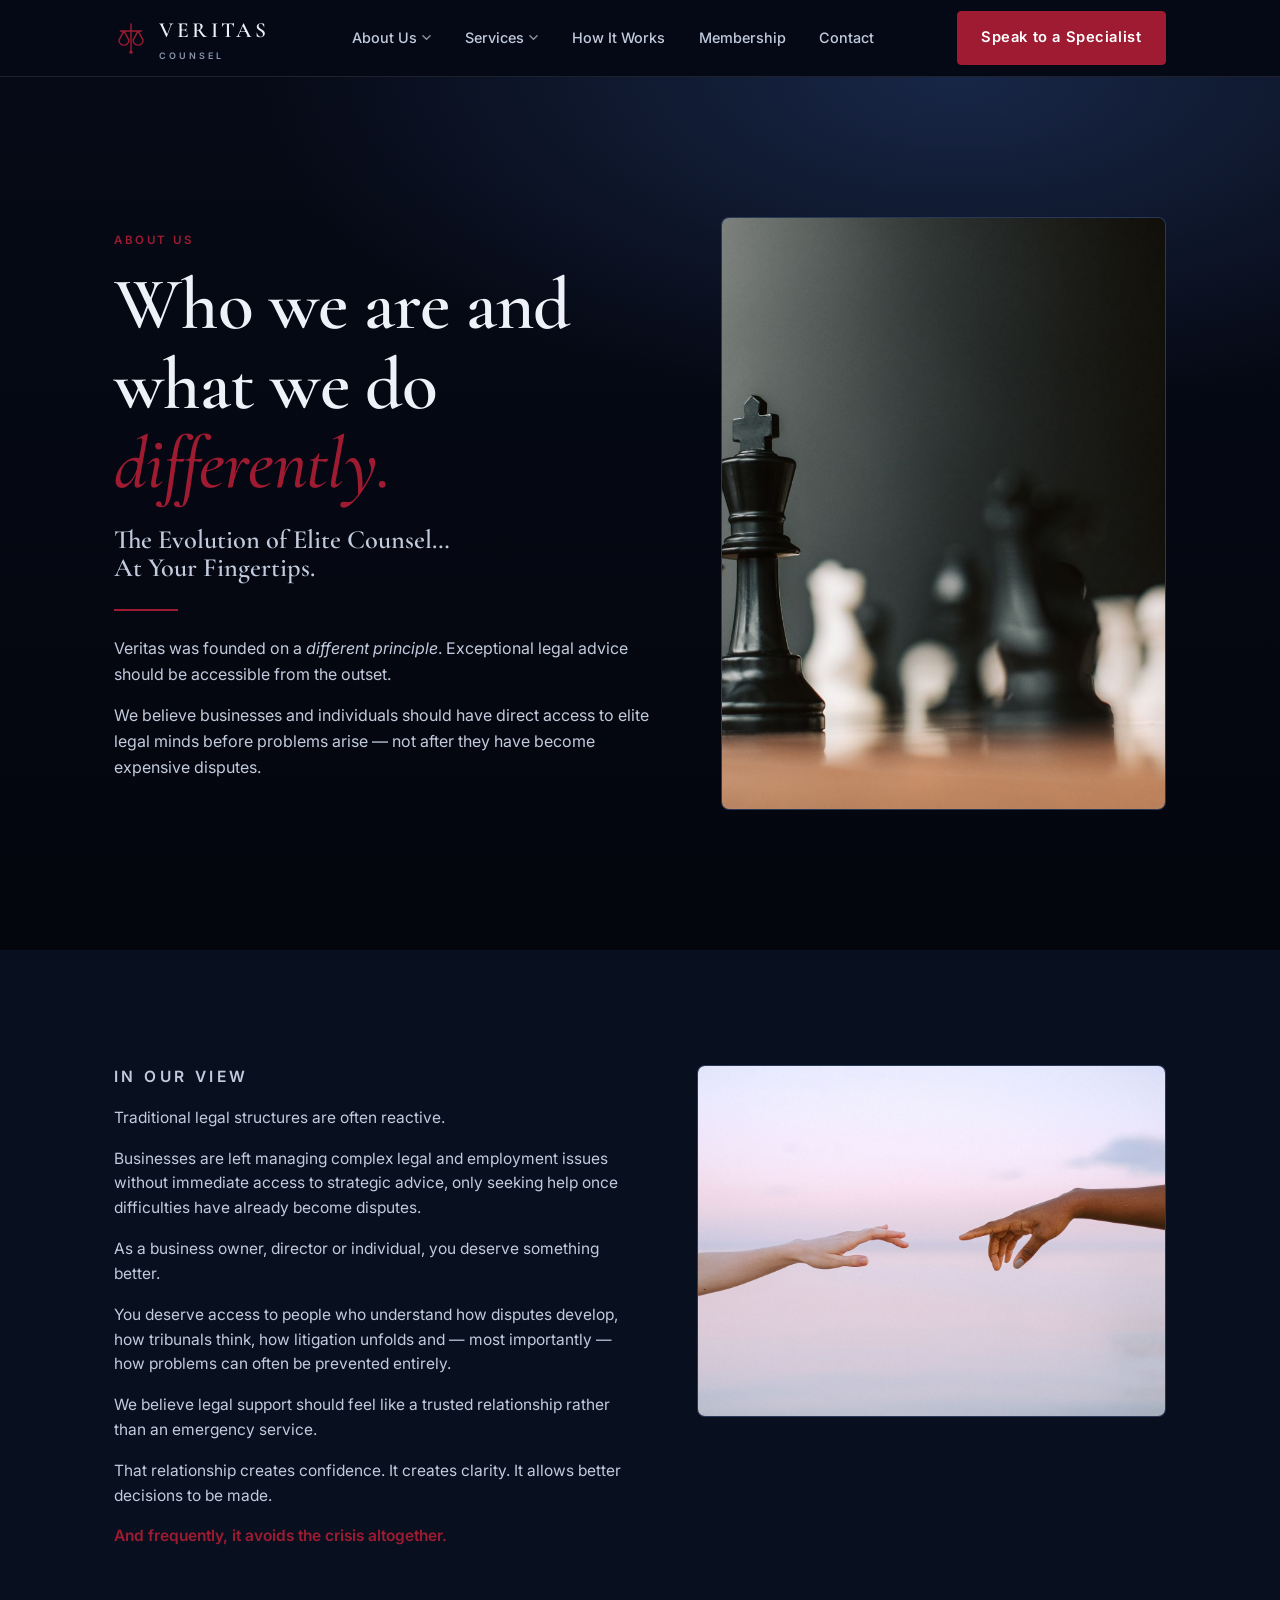
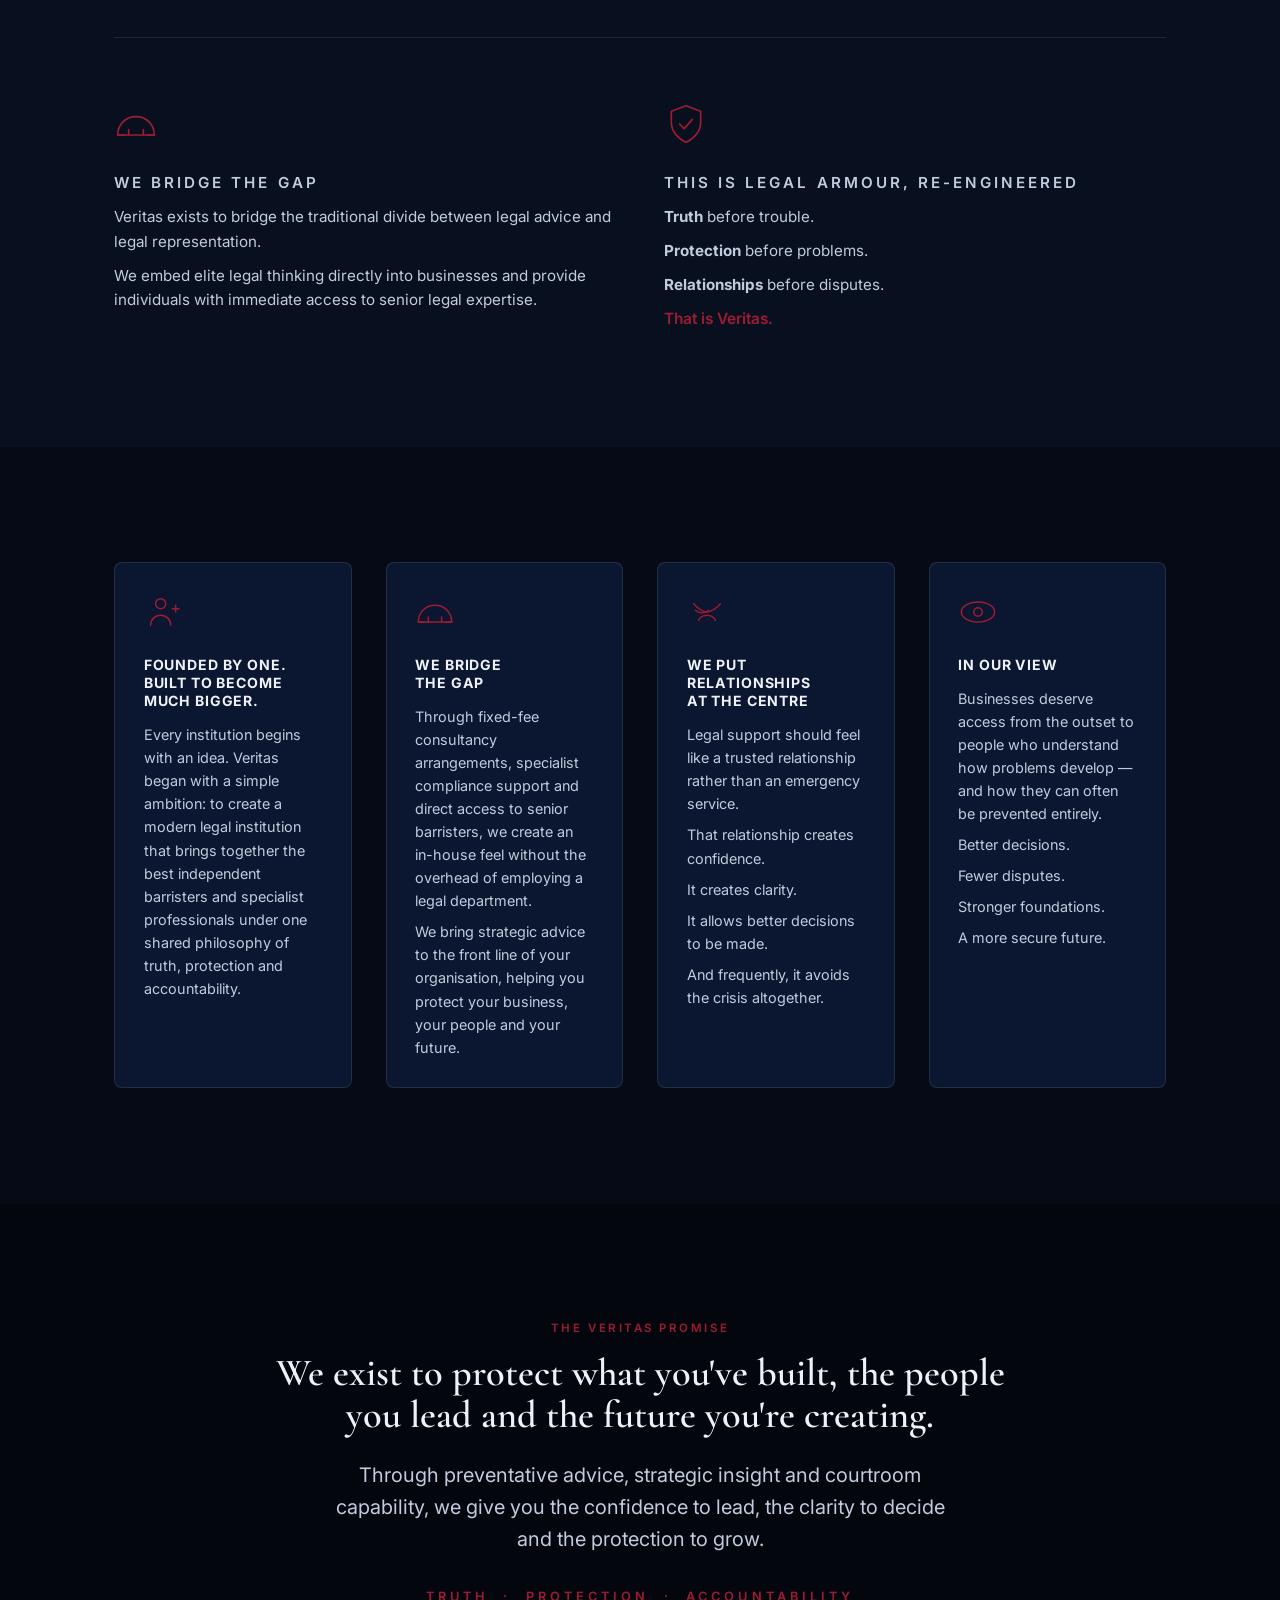
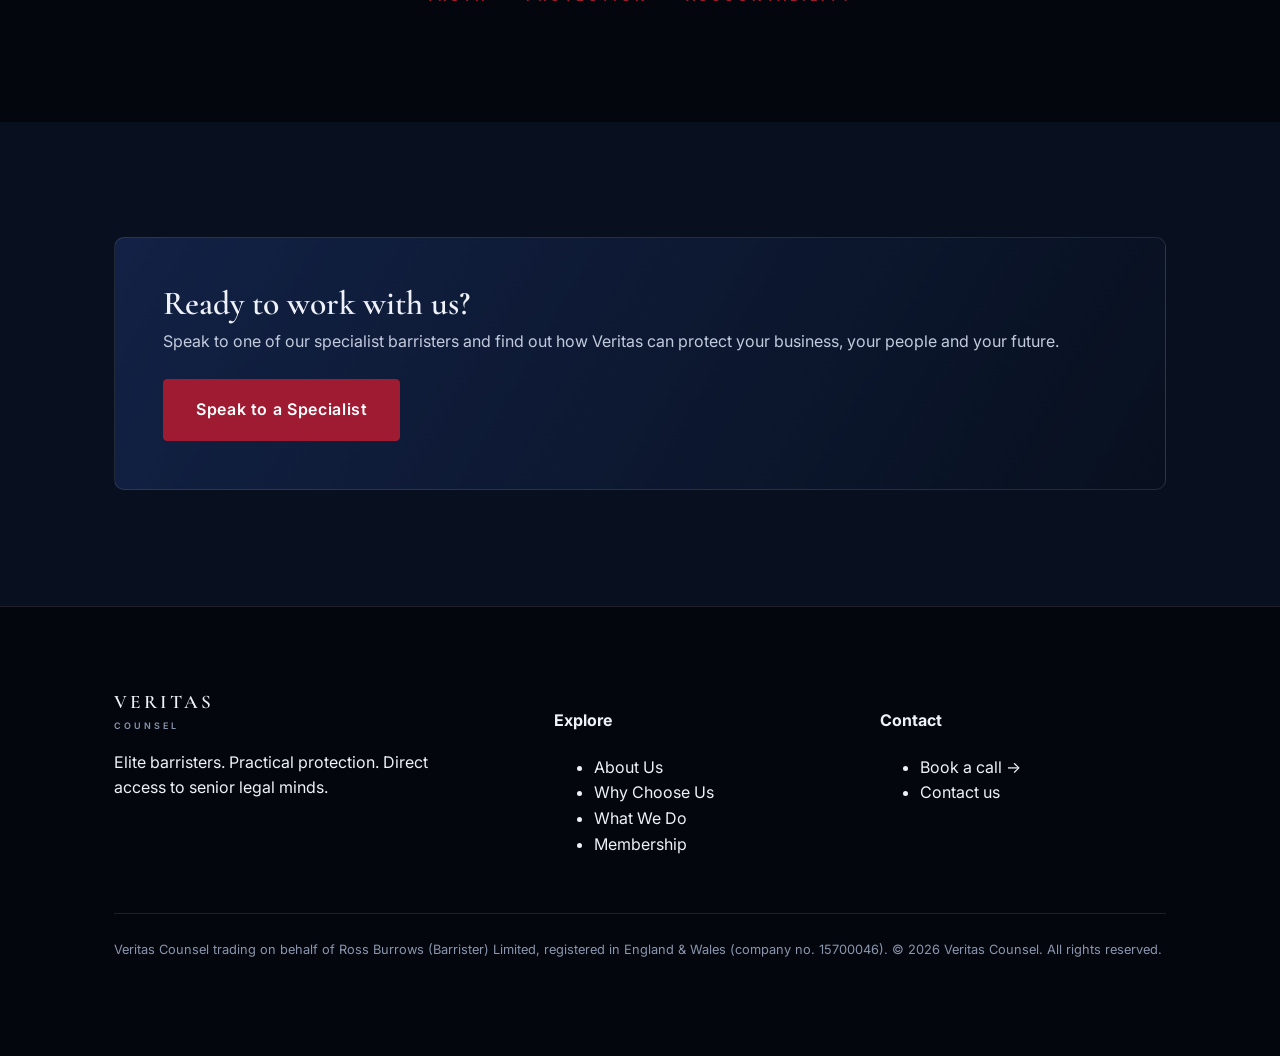
==== commit 03c0e8fa: "Add royalty-free Pexels imagery to all 13 image slots First-pass photography (free for commercial us" ====
--- a/about.html
+++ b/about.html
@@ -239,7 +239,7 @@
             <p>We believe businesses and individuals should have direct access to elite legal minds before problems arise — not after they have become expensive disputes.</p>
           </div>
         </div>
-        <div class="img-ph" data-ratio="3-4" data-label="Chess piece — dramatic studio shot symbolising strategic advantage"></div>
+        <img class="img-real" data-ratio="3-4" src="assets/about-chess.jpg" alt="Chess pieces symbolising strategy" loading="lazy">
       </div>
     </section>
 
@@ -261,7 +261,7 @@
           </div>
 
           <!-- Right: image -->
-          <div class="img-ph" data-ratio="4-3" data-label="Two people — one helping the other climb, symbolising partnership and support"></div>
+          <img class="img-real" data-ratio="4-3" src="assets/about-partnership.jpg" alt="A helping hand — partnership and support" loading="lazy">
         </div>
 
         <!-- WE BRIDGE THE GAP + THIS IS LEGAL ARMOUR -->
--- a/css/styles.css
+++ b/css/styles.css
@@ -233,6 +233,17 @@
   color: var(--text-mute); font-size: 0.8rem; letter-spacing: 0.12em; text-transform: uppercase;
   min-height: 220px;
 }
+/* Real images drop straight into the placeholder slots */
+.img-real {
+  width: 100%; display: block; border-radius: 8px;
+  object-fit: cover; background: var(--navy-700);
+  border: 1px solid var(--line);
+}
+.img-real[data-ratio="16-9"] { aspect-ratio: 16 / 9; }
+.img-real[data-ratio="4-3"]  { aspect-ratio: 4 / 3; }
+.img-real[data-ratio="1-1"]  { aspect-ratio: 1 / 1; }
+.img-real[data-ratio="3-4"]  { aspect-ratio: 3 / 4; }
+
 .img-ph[data-ratio="16-9"]  { aspect-ratio: 16 / 9; }
 .img-ph[data-ratio="4-3"]   { aspect-ratio: 4 / 3; }
 .img-ph[data-ratio="1-1"]   { aspect-ratio: 1 / 1; }
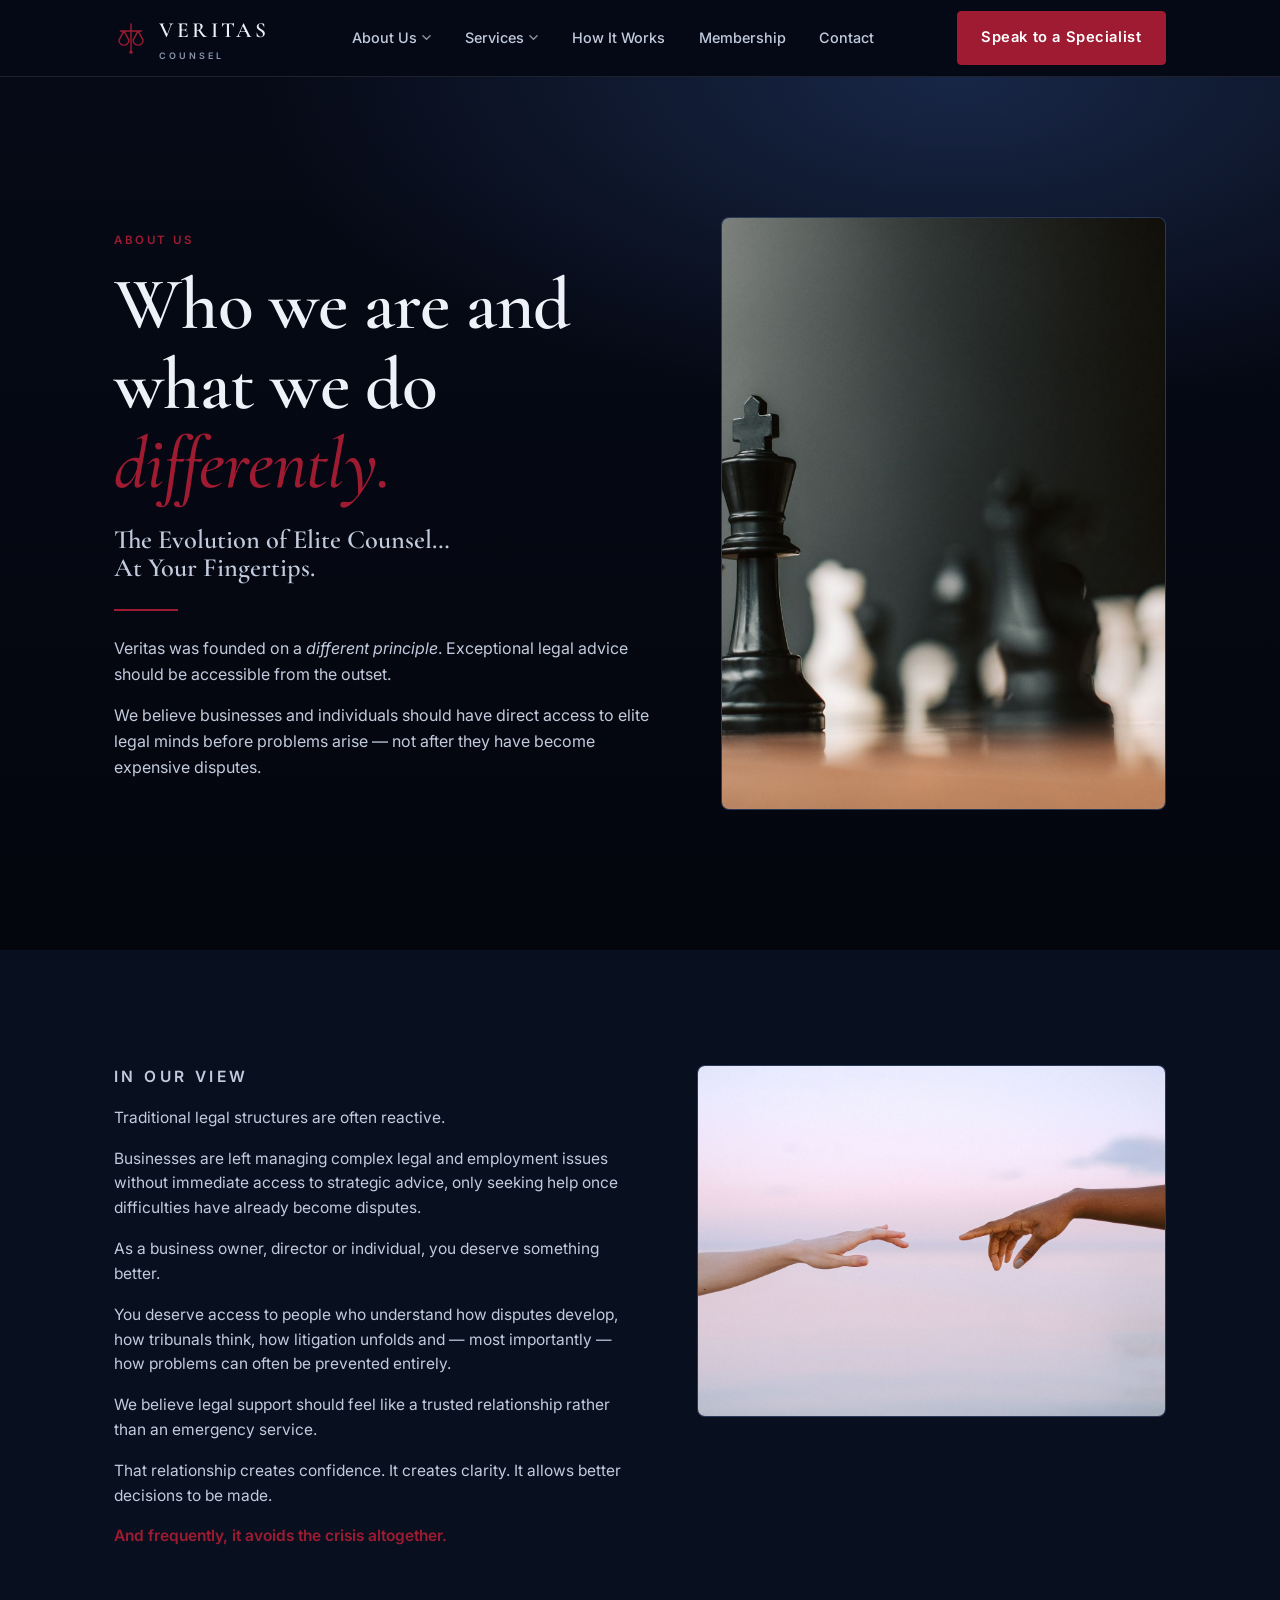
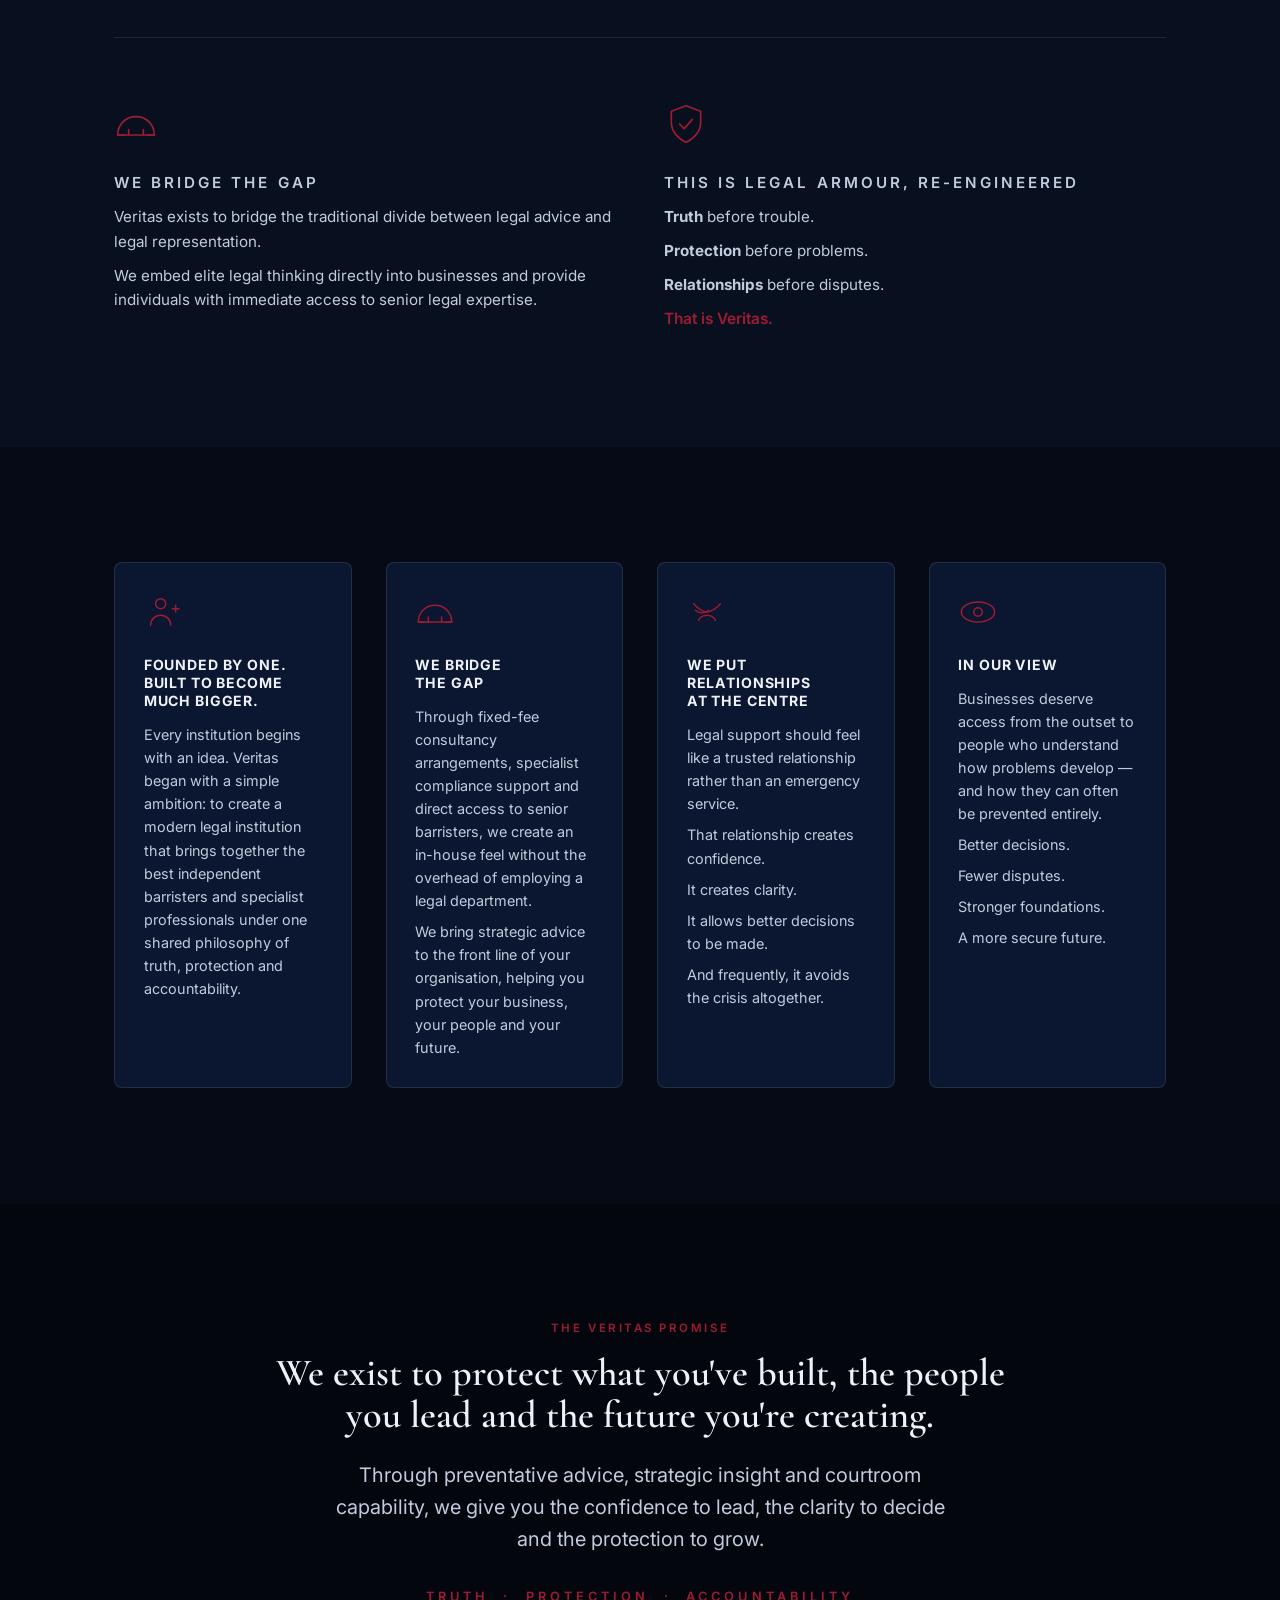
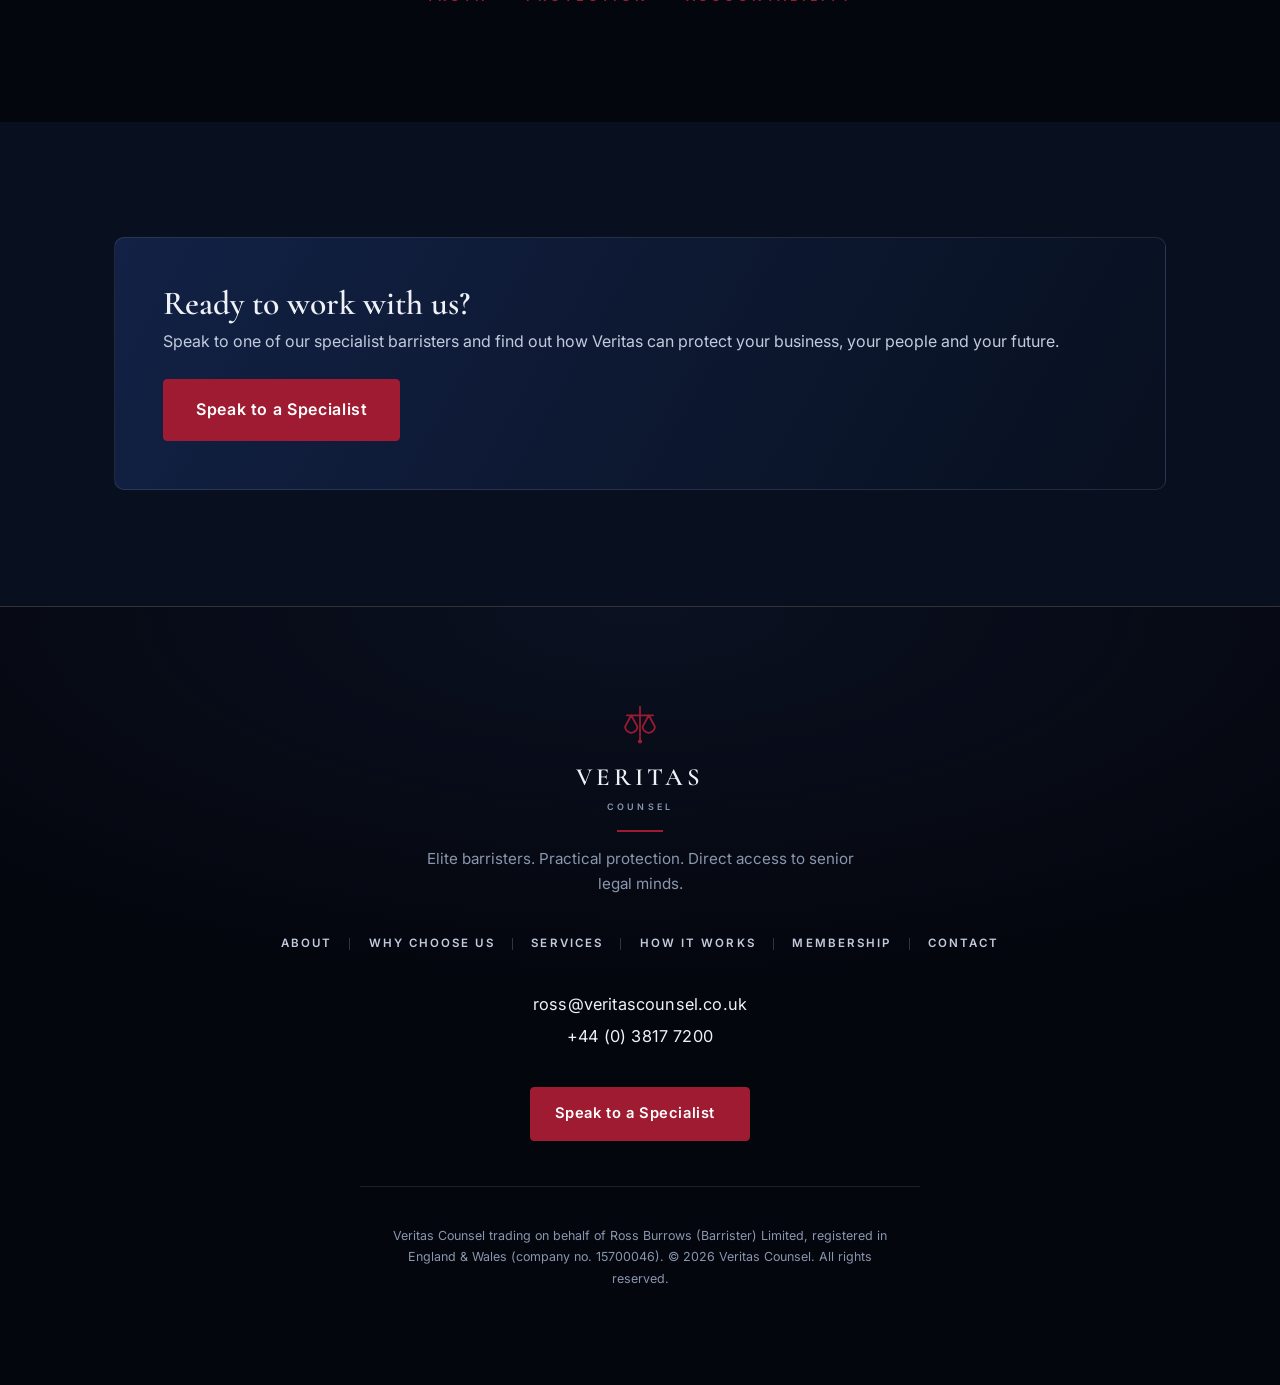
==== commit 0d3546ef: "Redesign footer: premium centered layout - Centered monogram + serif wordmark with crimson accent ru" ====
--- a/about.html
+++ b/about.html
@@ -386,33 +386,35 @@
 
   <!-- ===================== FOOTER ===================== -->
   <footer class="site-footer">
-    <div class="container">
-      <div class="footer__grid">
-        <div>
-          <span class="brand__name" style="font-size:1.2rem;">VERITAS<small>COUNSEL</small></span>
-          <p style="margin-top:1rem; max-width:34ch;">Elite barristers. Practical protection. Direct access to senior legal minds.</p>
-        </div>
-        <div>
-          <h4>Explore</h4>
-          <ul>
-            <li><a href="about.html">About Us</a></li>
-            <li><a href="why-choose-us.html">Why Choose Us</a></li>
-            <li><a href="what-we-do.html">What We Do</a></li>
-            <li><a href="membership.html">Membership</a></li>
-          </ul>
-        </div>
-        <div>
-          <h4>Contact</h4>
-          <ul>
-            <li><a data-calendly href="contact.html">Book a call →</a></li>
-            <li><a href="contact.html">Contact us</a></li>
-          </ul>
-        </div>
-      </div>
-      <p class="footer__legal">
-        Veritas Counsel trading on behalf of Ross Burrows (Barrister) Limited, registered in England &amp; Wales (company no. 15700046).
-        © <span id="year">2026</span> Veritas Counsel. All rights reserved.
-      </p>
+    <div class="container footer__inner">
+      <div class="footer__brand">
+        <svg class="footer__mark" viewBox="0 0 48 48" fill="none" xmlns="http://www.w3.org/2000/svg" aria-hidden="true">
+          <path d="M24 4v40M9 14h30M14 14l-7 13a7 7 0 0014 0L14 14zM34 14l-7 13a7 7 0 0014 0L34 14z" stroke="#9e1b32" stroke-width="2" stroke-linecap="round" stroke-linejoin="round"/>
+          <circle cx="24" cy="44" r="2.4" fill="#9e1b32"/>
+        </svg>
+        <span class="brand__name">VERITAS<small>COUNSEL</small></span>
+        <hr class="footer__accent" />
+        <p class="footer__tag">Elite barristers. Practical protection. Direct access to senior legal minds.</p>
+      </div>
+
+      <nav class="footer__nav" aria-label="Footer">
+        <a href="about.html">About</a>
+        <a href="why-choose-us.html">Why Choose Us</a>
+        <a href="what-we-do.html">Services</a>
+        <a href="how-it-works.html">How It Works</a>
+        <a href="membership.html">Membership</a>
+        <a href="contact.html">Contact</a>
+      </nav>
+
+      <div class="footer__contact">
+        <a href="mailto:ross@veritascounsel.co.uk">ross@veritascounsel.co.uk</a>
+        <a href="tel:+443817200">+44 (0) 3817 7200</a>
+      </div>
+
+      <a class="btn btn--primary" data-calendly href="contact.html">Speak to a Specialist</a>
+
+      <hr class="footer__rule" />
+      <p class="footer__legal">Veritas Counsel trading on behalf of Ross Burrows (Barrister) Limited, registered in England &amp; Wales (company no. 15700046). &copy; <span id="year">2026</span> Veritas Counsel. All rights reserved.</p>
     </div>
   </footer>
 
--- a/css/styles.css
+++ b/css/styles.css
@@ -210,13 +210,49 @@
 /* ============================================================
    Footer
    ============================================================ */
-.site-footer { background: var(--navy-950); border-top: 1px solid var(--line); padding-block: clamp(48px, 7vw, 80px); }
-.footer__grid { display: grid; grid-template-columns: 1.4fr 1fr 1fr; gap: 2.5rem; }
-.footer h4 { font-family: var(--ff-sans); text-transform: uppercase; letter-spacing: 0.14em; font-size: 0.72rem; color: var(--text-mute); margin: 0 0 1rem; }
-.footer a, .footer p { color: var(--text-soft); font-size: 0.92rem; }
-.footer ul { list-style: none; margin: 0; padding: 0; display: grid; gap: 0.5rem; }
-.footer a:hover { color: #fff; }
-.footer__legal { margin-top: 2.5rem; padding-top: 1.6rem; border-top: 1px solid var(--line); font-size: 0.8rem; color: var(--text-mute); }
+.site-footer {
+  background:
+    radial-gradient(120% 80% at 50% 0%, rgba(42,67,119,.18), transparent 60%),
+    var(--navy-950);
+  border-top: 1px solid var(--line-strong);
+  padding-block: clamp(56px, 8vw, 96px);
+}
+.footer__inner {
+  display: flex; flex-direction: column; align-items: center; text-align: center;
+  gap: clamp(1.6rem, 4vw, 2.4rem);
+}
+
+/* Brand block */
+.footer__brand { display: flex; flex-direction: column; align-items: center; gap: 0.85rem; }
+.footer__mark { width: 42px; height: 42px; }
+.site-footer .brand__name { font-size: 1.55rem; }
+.footer__accent { width: 46px; height: 2px; background: var(--crimson); border: 0; margin: 0.15rem 0 0.1rem; }
+.footer__tag { color: var(--text-mute); max-width: 44ch; margin: 0; font-size: 0.95rem; line-height: 1.6; }
+
+/* Nav — refined uppercase row with hairline separators */
+.footer__nav { display: flex; flex-wrap: wrap; justify-content: center; align-items: center; gap: 0.7rem 0; }
+.footer__nav a {
+  position: relative; padding: 0 1.15rem;
+  text-transform: uppercase; letter-spacing: 0.18em; font-size: 0.72rem; font-weight: 600;
+  color: var(--text-soft); transition: color .2s ease;
+}
+.footer__nav a:hover { color: #fff; }
+.footer__nav a:not(:last-child)::after {
+  content: ""; position: absolute; right: 0; top: 50%; transform: translateY(-50%);
+  width: 1px; height: 12px; background: var(--line-strong);
+}
+
+/* Contact */
+.footer__contact { display: flex; flex-direction: column; gap: 0.35rem; }
+.footer__contact a { color: var(--text); font-size: 1.02rem; letter-spacing: 0.01em; transition: color .2s ease; }
+.footer__contact a:hover { color: var(--accent); }
+
+/* CTA */
+.footer__inner > .btn { min-width: 220px; }
+
+/* Legal */
+.footer__rule { width: min(560px, 100%); height: 1px; background: var(--line); border: 0; margin: 0.4rem 0 0; }
+.footer__legal { color: var(--text-mute); font-size: 0.78rem; max-width: 64ch; margin: 0; line-height: 1.7; }
 
 /* ============================================================
    Image placeholders (grey boxes until real assets arrive)
@@ -299,7 +335,6 @@
 @media (max-width: 920px) {
   .grid--4 { grid-template-columns: repeat(2, 1fr); }
   .grid--3 { grid-template-columns: 1fr; }
-  .footer__grid { grid-template-columns: 1fr 1fr; }
 
   .nav__toggle { display: block; }
 
@@ -353,6 +388,11 @@
   /* Full-width CTA at the foot of the drawer (injected by main.js) */
   .nav__drawer-cta { display: block; margin-top: 1.8rem; }
   .nav__drawer-cta .btn { width: 100%; justify-content: center; }
+
+  /* Footer nav wraps to multiple rows — drop pipe separators, use spacing */
+  .footer__nav { gap: 0.9rem 1.4rem; }
+  .footer__nav a { padding: 0; }
+  .footer__nav a::after { display: none; }
 }
 
 @media (max-width: 820px) {
@@ -362,7 +402,6 @@
 
 @media (max-width: 560px) {
   .grid--4, .grid--2 { grid-template-columns: 1fr; }
-  .footer__grid { grid-template-columns: 1fr; }
   .cta-band { flex-direction: column; align-items: flex-start; }
   .vrow { grid-template-columns: 1fr; gap: 0.4rem; }
   .step { grid-template-columns: 40px 1fr; }
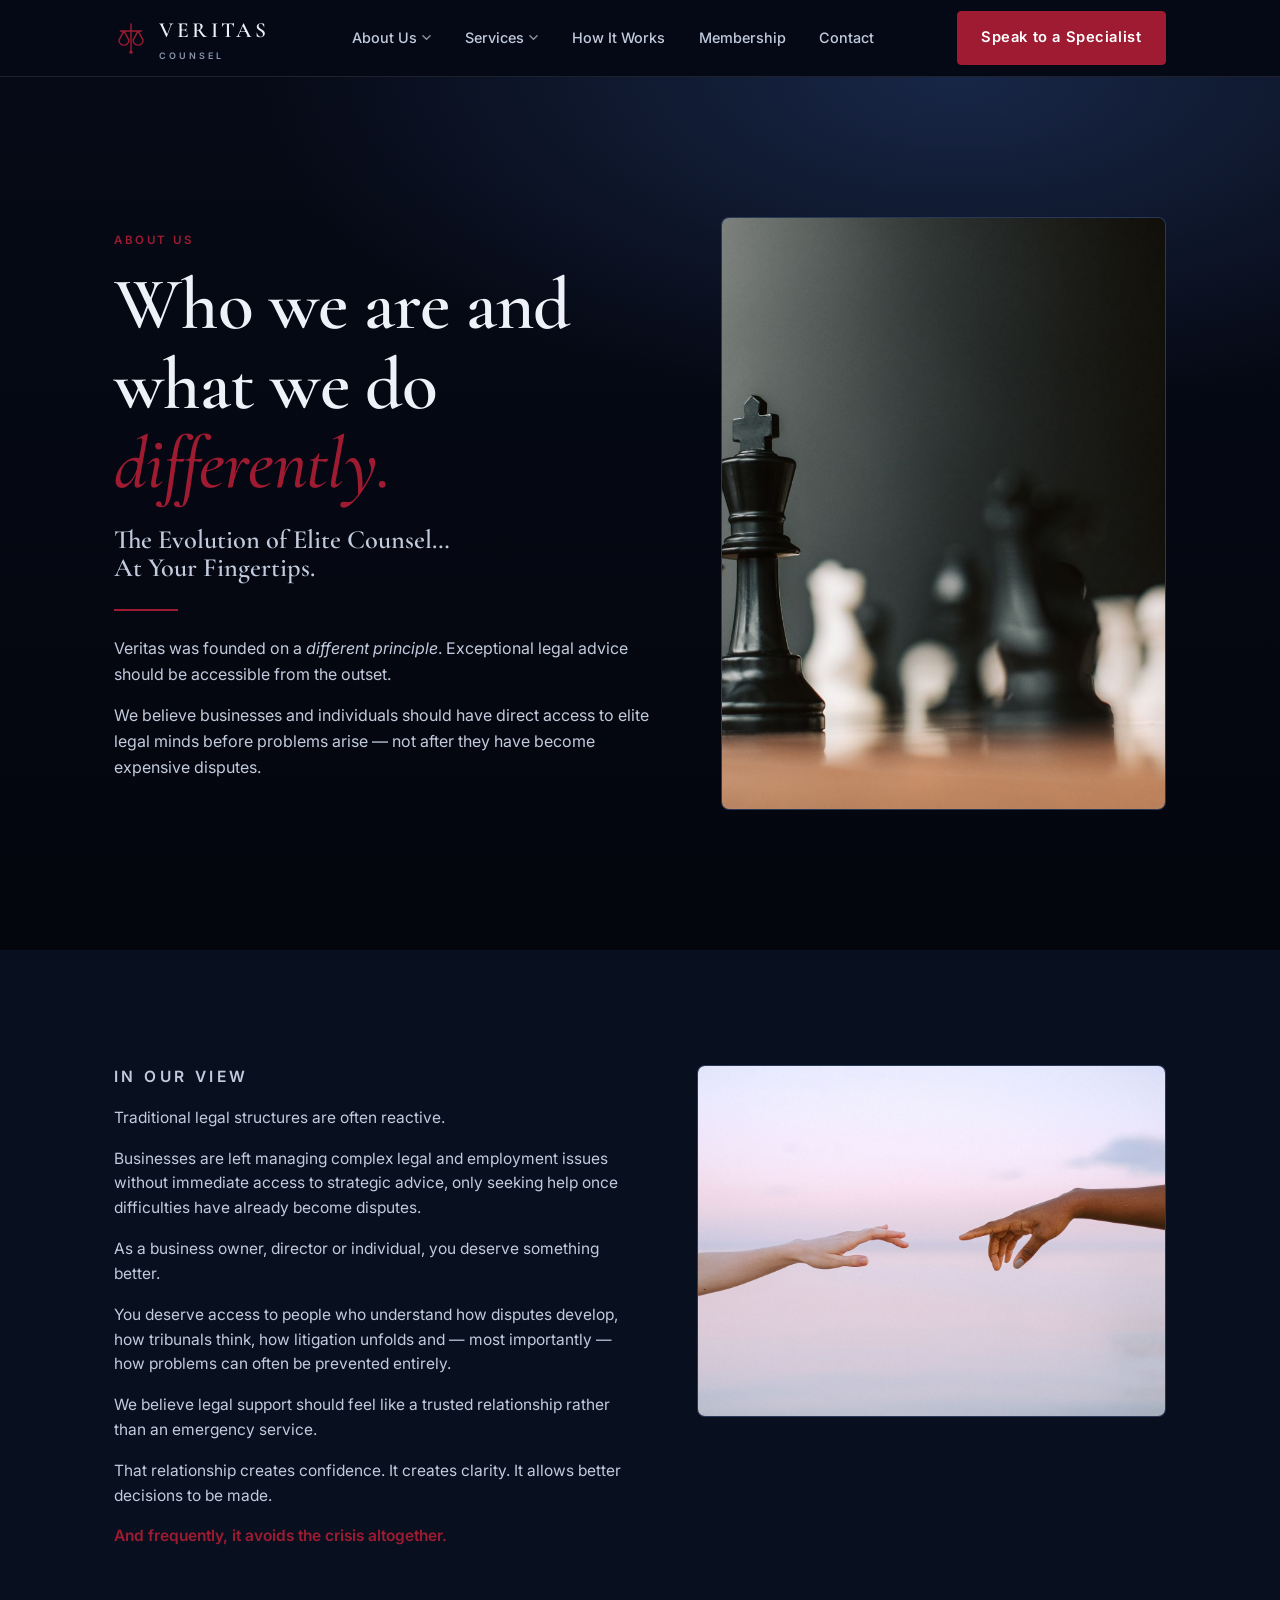
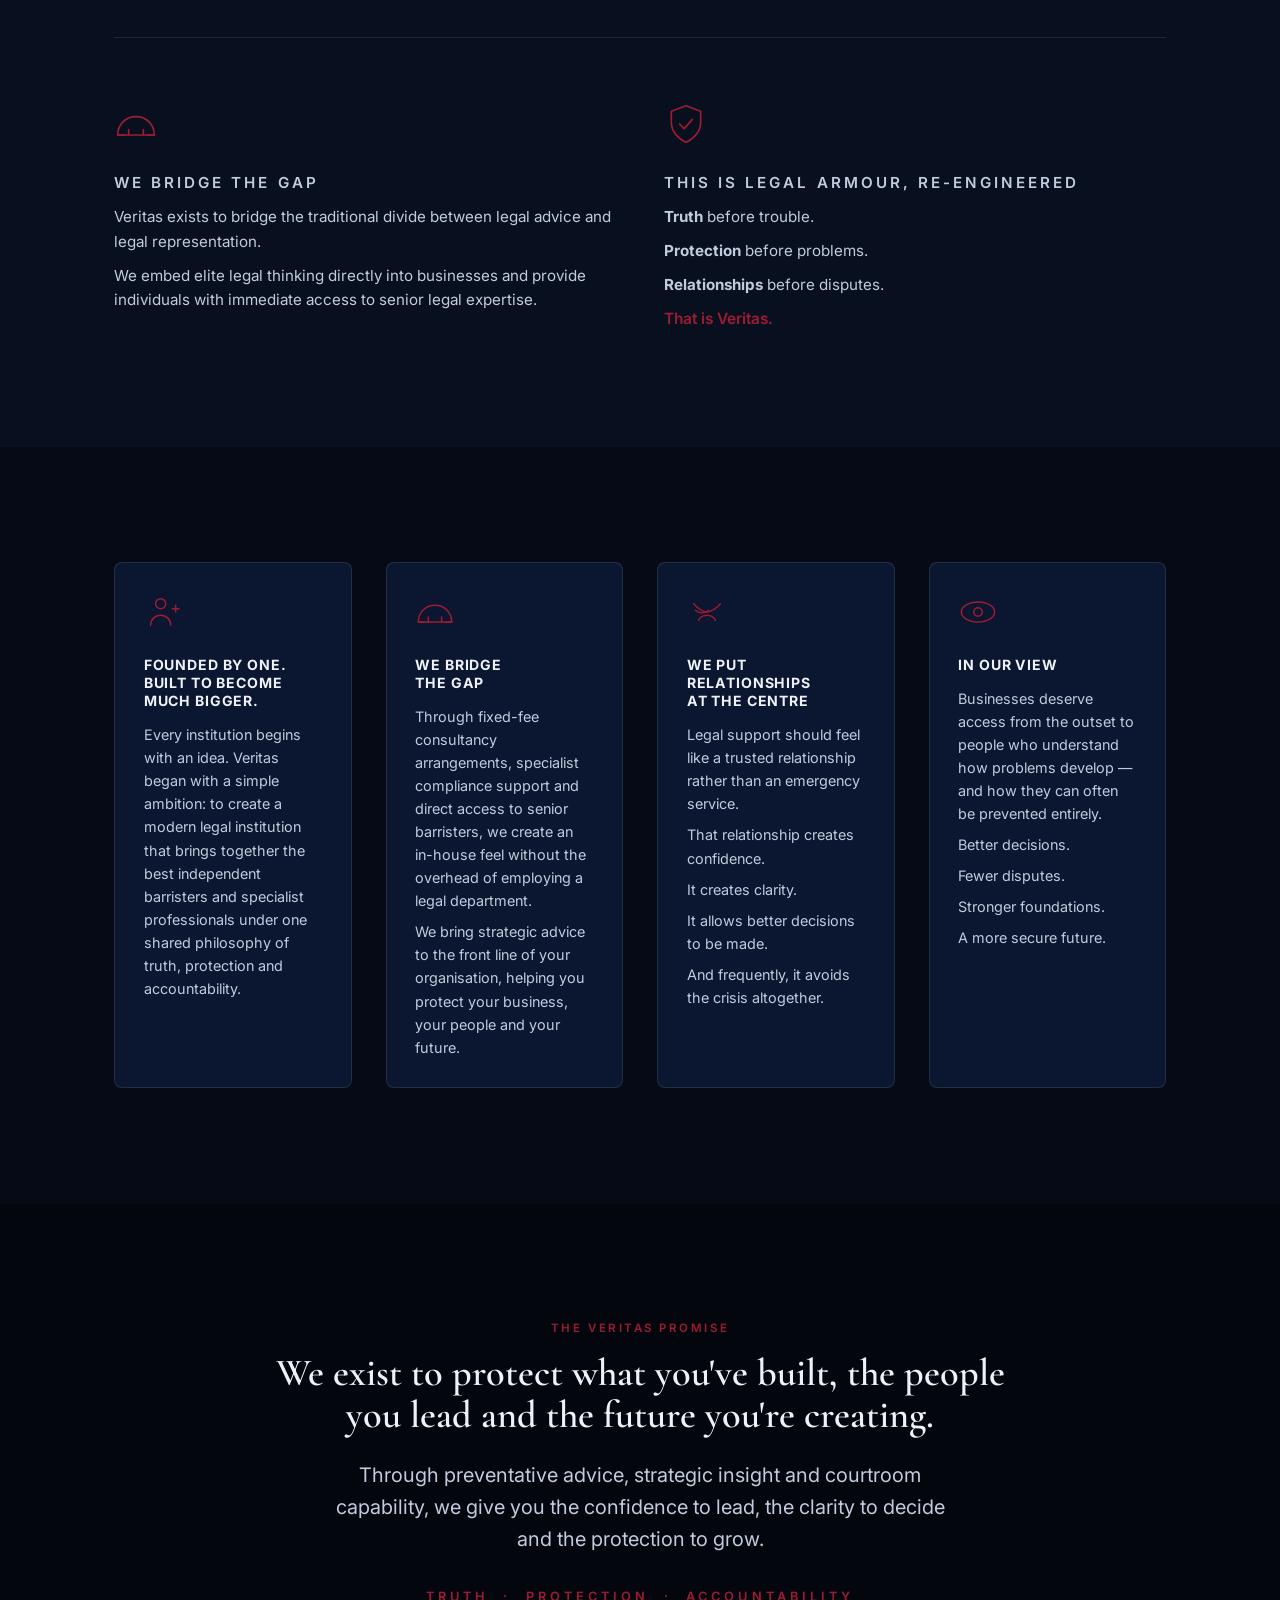
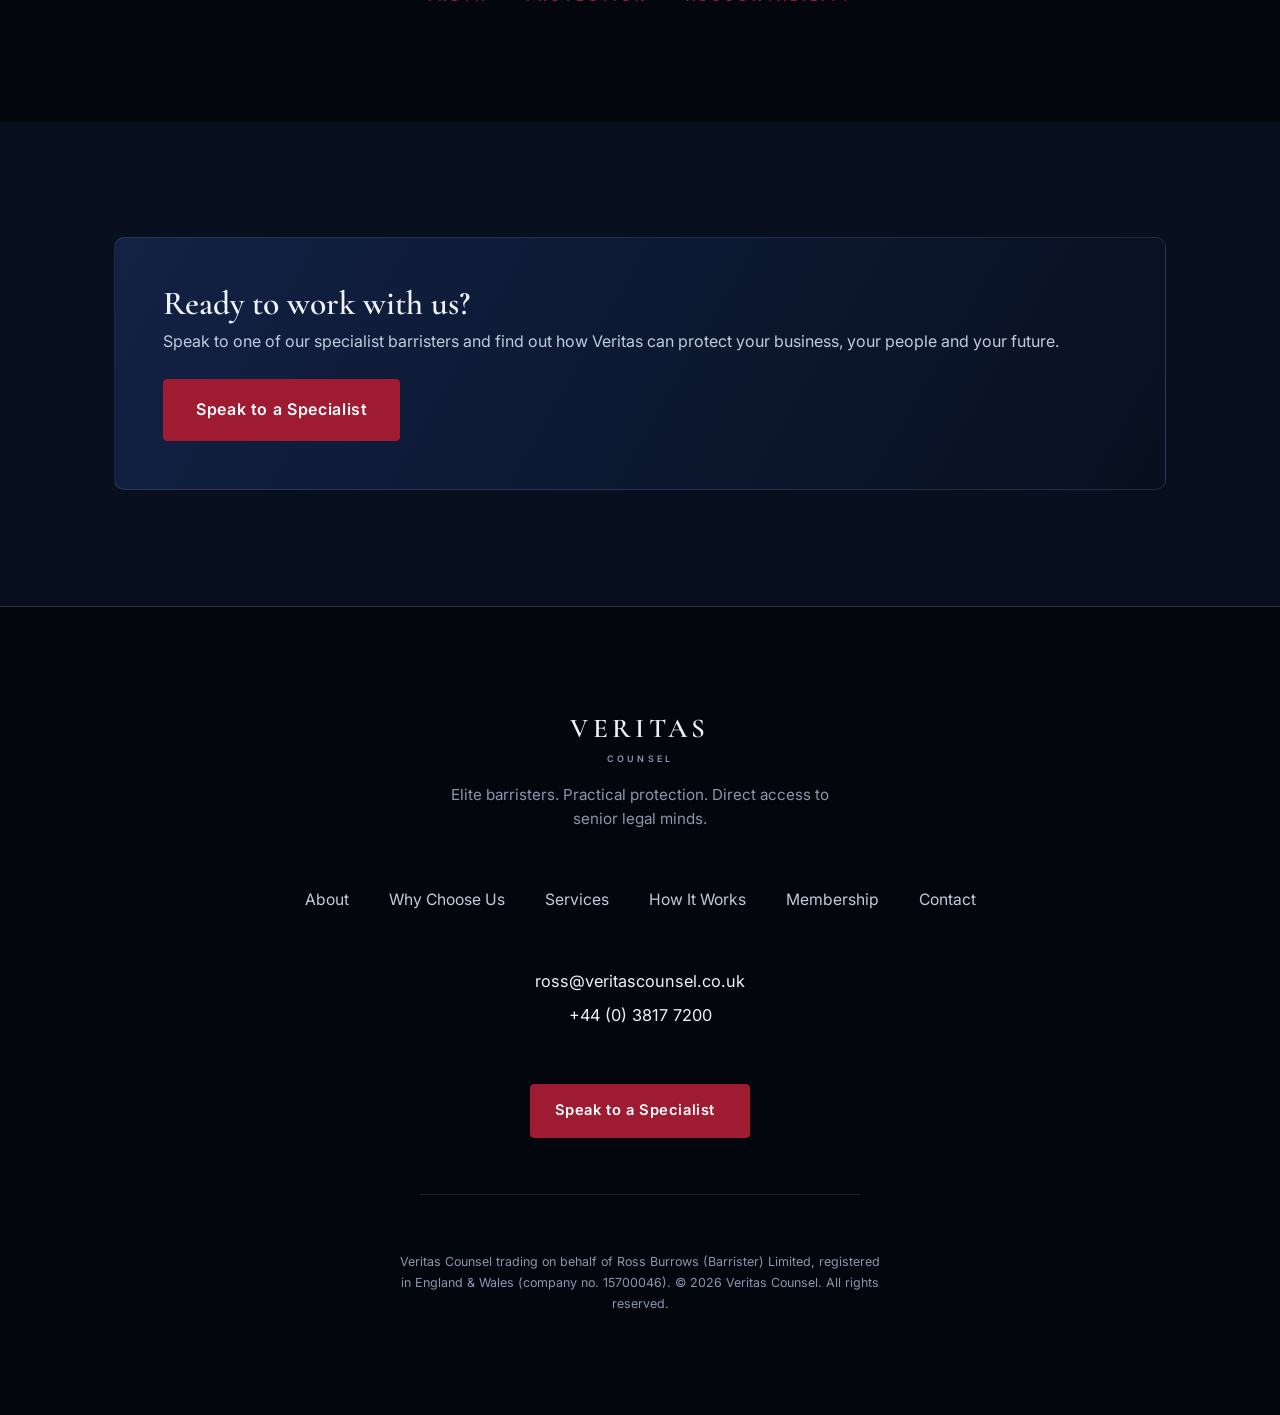
==== commit d3a341dc: "Simplify footer: clean wordmark, stacked nav, generous spacing Drop the crude scales icon and tight " ====
--- a/about.html
+++ b/about.html
@@ -388,12 +388,7 @@
   <footer class="site-footer">
     <div class="container footer__inner">
       <div class="footer__brand">
-        <svg class="footer__mark" viewBox="0 0 48 48" fill="none" xmlns="http://www.w3.org/2000/svg" aria-hidden="true">
-          <path d="M24 4v40M9 14h30M14 14l-7 13a7 7 0 0014 0L14 14zM34 14l-7 13a7 7 0 0014 0L34 14z" stroke="#9e1b32" stroke-width="2" stroke-linecap="round" stroke-linejoin="round"/>
-          <circle cx="24" cy="44" r="2.4" fill="#9e1b32"/>
-        </svg>
         <span class="brand__name">VERITAS<small>COUNSEL</small></span>
-        <hr class="footer__accent" />
         <p class="footer__tag">Elite barristers. Practical protection. Direct access to senior legal minds.</p>
       </div>
 
--- a/css/styles.css
+++ b/css/styles.css
@@ -211,48 +211,35 @@
    Footer
    ============================================================ */
 .site-footer {
-  background:
-    radial-gradient(120% 80% at 50% 0%, rgba(42,67,119,.18), transparent 60%),
-    var(--navy-950);
+  background: var(--navy-950);
   border-top: 1px solid var(--line-strong);
-  padding-block: clamp(56px, 8vw, 96px);
+  padding-block: clamp(56px, 9vw, 100px);
 }
 .footer__inner {
   display: flex; flex-direction: column; align-items: center; text-align: center;
-  gap: clamp(1.6rem, 4vw, 2.4rem);
-}
-
-/* Brand block */
-.footer__brand { display: flex; flex-direction: column; align-items: center; gap: 0.85rem; }
-.footer__mark { width: 42px; height: 42px; }
-.site-footer .brand__name { font-size: 1.55rem; }
-.footer__accent { width: 46px; height: 2px; background: var(--crimson); border: 0; margin: 0.15rem 0 0.1rem; }
-.footer__tag { color: var(--text-mute); max-width: 44ch; margin: 0; font-size: 0.95rem; line-height: 1.6; }
-
-/* Nav — refined uppercase row with hairline separators */
-.footer__nav { display: flex; flex-wrap: wrap; justify-content: center; align-items: center; gap: 0.7rem 0; }
-.footer__nav a {
-  position: relative; padding: 0 1.15rem;
-  text-transform: uppercase; letter-spacing: 0.18em; font-size: 0.72rem; font-weight: 600;
-  color: var(--text-soft); transition: color .2s ease;
-}
+  gap: clamp(2.4rem, 6vw, 3.5rem);
+}
+
+/* Wordmark */
+.site-footer .brand__name { font-size: 1.7rem; }
+.footer__tag { color: var(--text-mute); max-width: 40ch; margin: 1rem auto 0; font-size: 0.95rem; line-height: 1.6; }
+
+/* Nav — simple, generously spaced */
+.footer__nav { display: flex; flex-wrap: wrap; justify-content: center; gap: 1rem 2.5rem; }
+.footer__nav a { font-size: 0.98rem; color: var(--text-soft); transition: color .2s ease; }
 .footer__nav a:hover { color: #fff; }
-.footer__nav a:not(:last-child)::after {
-  content: ""; position: absolute; right: 0; top: 50%; transform: translateY(-50%);
-  width: 1px; height: 12px; background: var(--line-strong);
-}
 
 /* Contact */
-.footer__contact { display: flex; flex-direction: column; gap: 0.35rem; }
-.footer__contact a { color: var(--text); font-size: 1.02rem; letter-spacing: 0.01em; transition: color .2s ease; }
+.footer__contact { display: flex; flex-direction: column; gap: 0.5rem; }
+.footer__contact a { color: var(--text); font-size: 1.02rem; transition: color .2s ease; }
 .footer__contact a:hover { color: var(--accent); }
 
 /* CTA */
 .footer__inner > .btn { min-width: 220px; }
 
 /* Legal */
-.footer__rule { width: min(560px, 100%); height: 1px; background: var(--line); border: 0; margin: 0.4rem 0 0; }
-.footer__legal { color: var(--text-mute); font-size: 0.78rem; max-width: 64ch; margin: 0; line-height: 1.7; }
+.footer__rule { width: min(440px, 100%); height: 1px; background: var(--line); border: 0; margin: 0; }
+.footer__legal { color: var(--text-mute); font-size: 0.78rem; max-width: 60ch; margin: 0; line-height: 1.7; }
 
 /* ============================================================
    Image placeholders (grey boxes until real assets arrive)
@@ -389,10 +376,8 @@
   .nav__drawer-cta { display: block; margin-top: 1.8rem; }
   .nav__drawer-cta .btn { width: 100%; justify-content: center; }
 
-  /* Footer nav wraps to multiple rows — drop pipe separators, use spacing */
-  .footer__nav { gap: 0.9rem 1.4rem; }
-  .footer__nav a { padding: 0; }
-  .footer__nav a::after { display: none; }
+  /* Footer nav: stack into a clean single column on phones */
+  .footer__nav { flex-direction: column; gap: 1.1rem; }
 }
 
 @media (max-width: 820px) {
